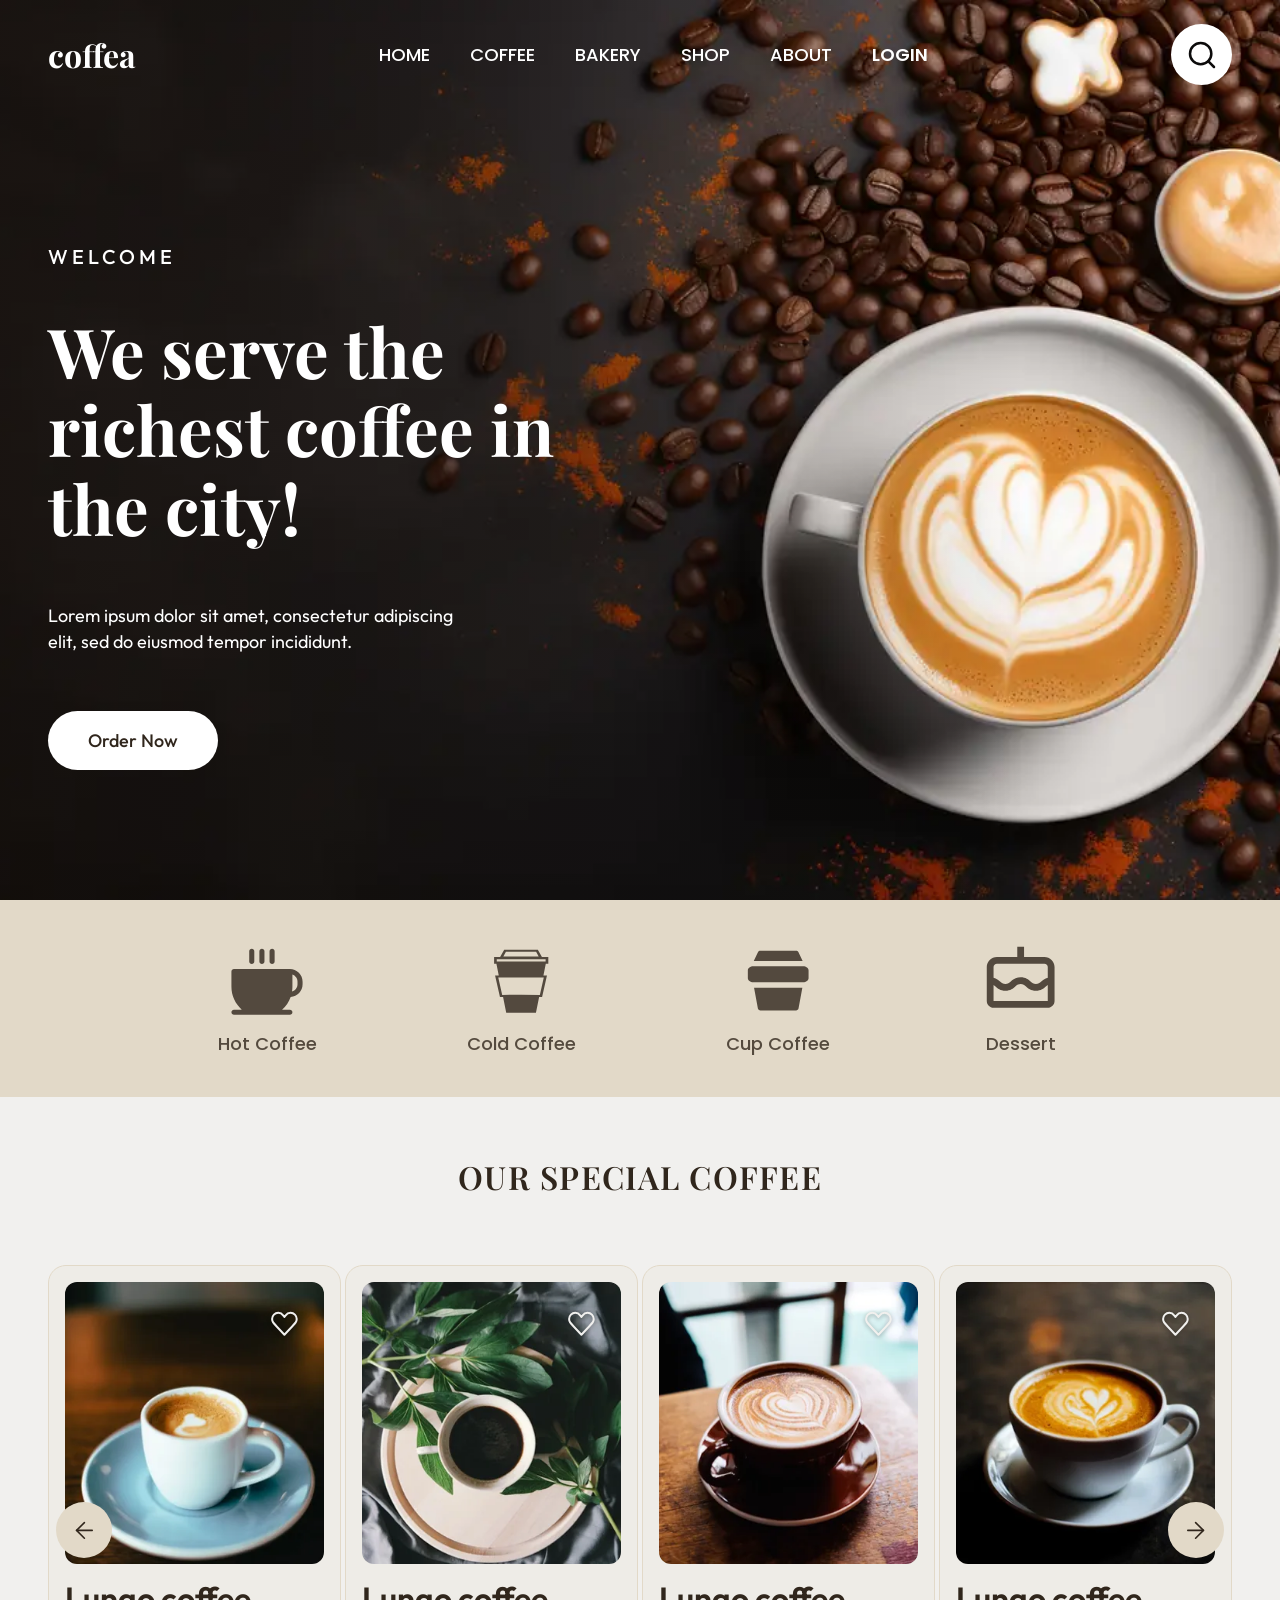
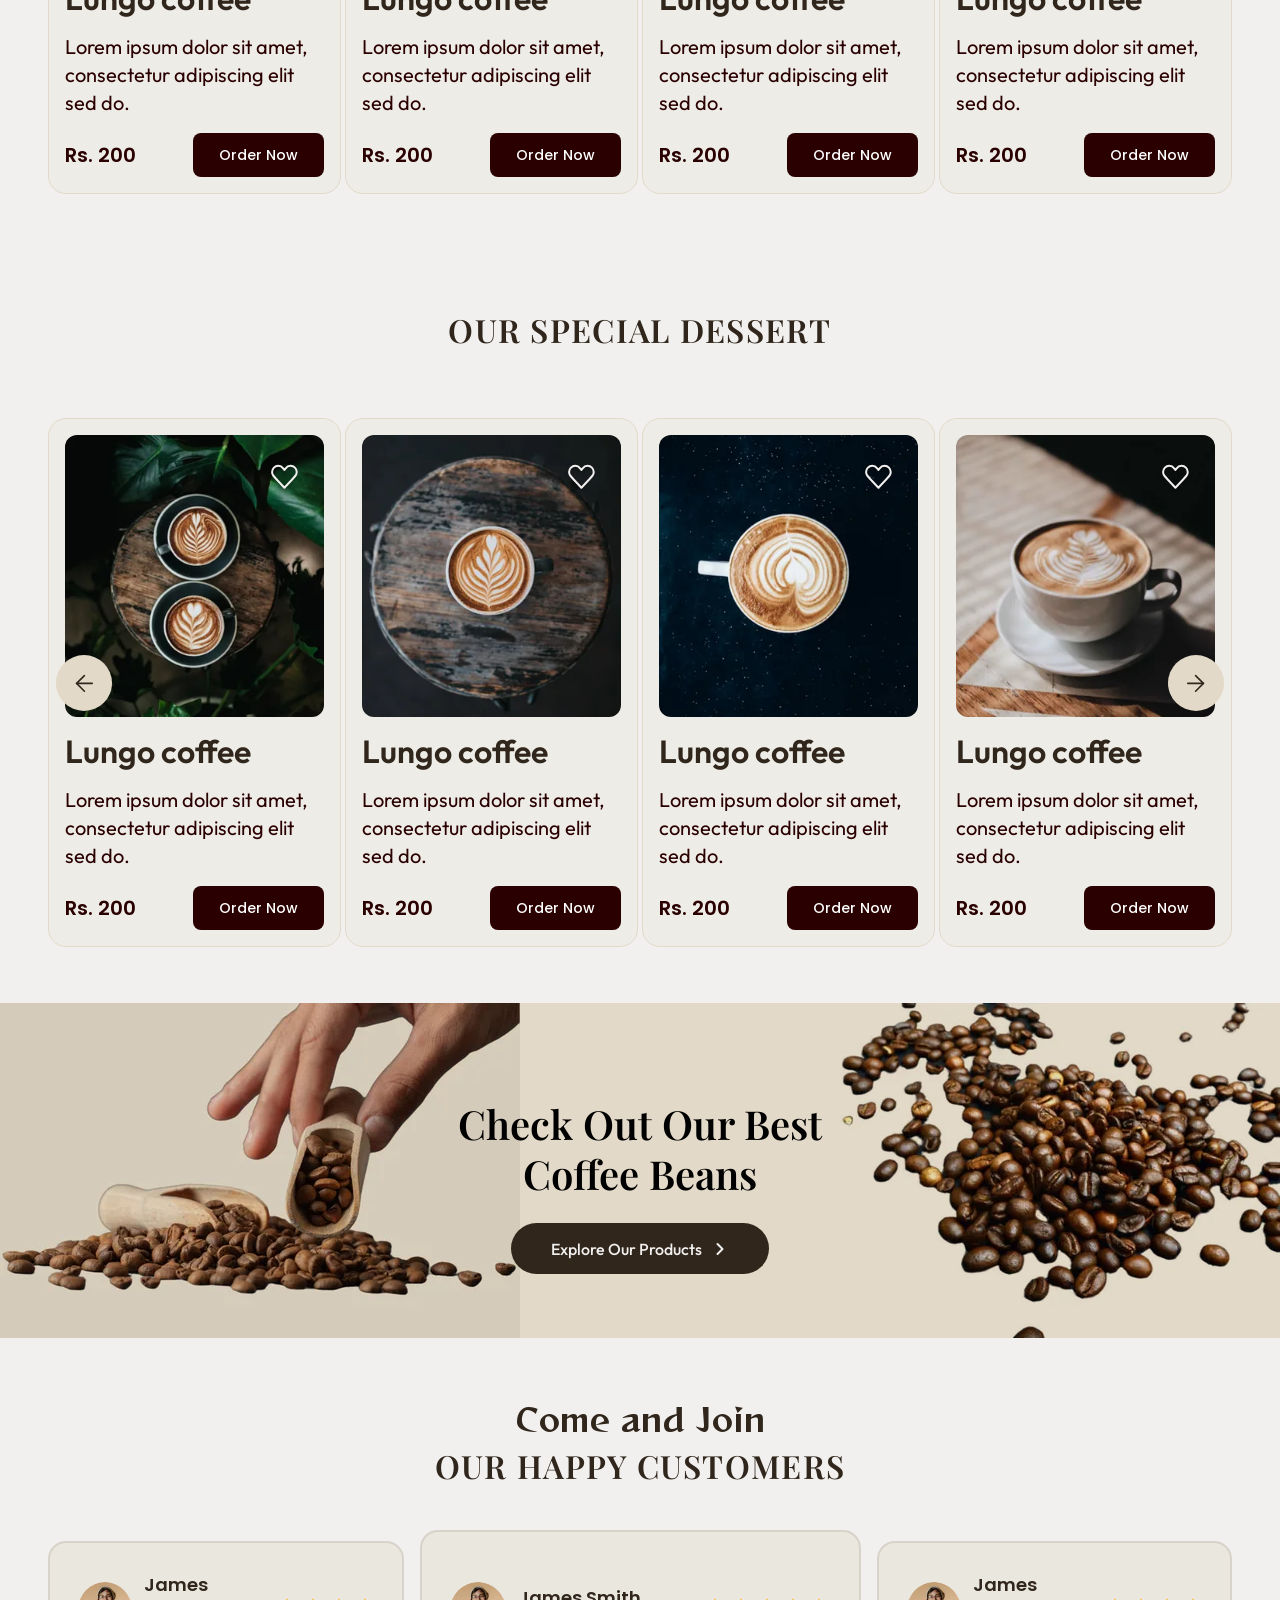
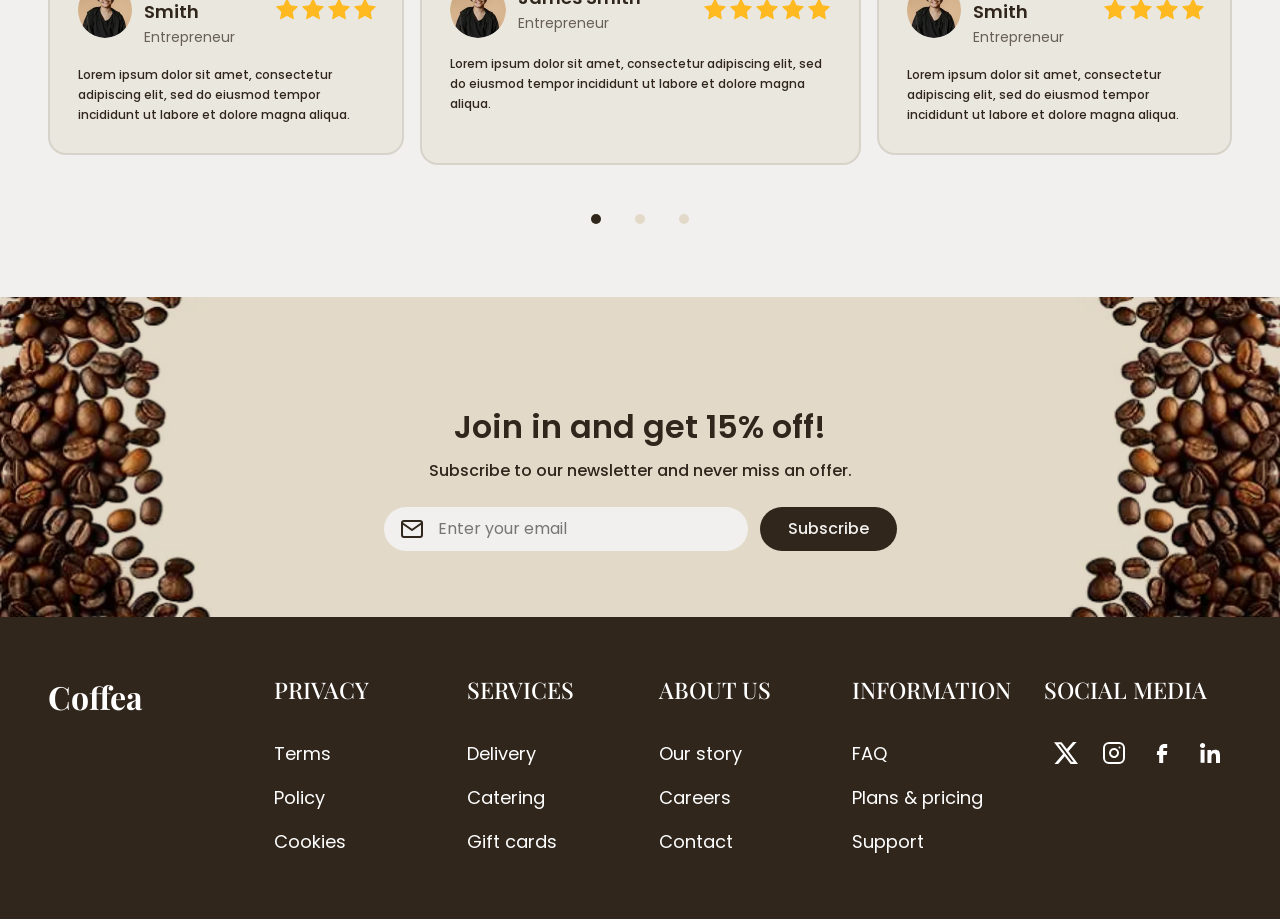
==== coffea-tp4/index.html @ f9e48cfd "Add files via upload" ====
<!DOCTYPE html>
<html lang="en"><head><meta charset="utf-8"><meta name="viewport" content="width=device-width, initial-scale=1">
<title>Coffea — The richest coffee in the city</title><meta name="description" content="Coffea: cafetería de especialidad. Conocé nuestros cafés y postres y pedí online.">
<meta property="og:title" content="Coffea — The richest coffee in the city"><meta property="og:description" content="Coffea: cafetería de especialidad. Conocé nuestros cafés y postres y pedí online."><meta property="og:type" content="website">
<link rel="icon" href="assets/icons/favicon.svg" type="image/svg+xml">
<link rel="preload" as="image" type="image/webp" imagesrcset="assets/img/hero-640.webp 640w, assets/img/hero-1280.webp 1280w, assets/img/hero-1920.webp 1920w" imagesizes="100vw" fetchpriority="high">
<link rel="preload" href="assets/fonts/playfair-display-latin-700-normal.woff2" as="font" type="font/woff2" crossorigin>
<link rel="preload" href="assets/fonts/outfit-latin-500-normal.woff2" as="font" type="font/woff2" crossorigin>
<!-- CSS crítico en línea: build de css/main.css (ver README) -->
<style>@layer tokens,base,layout,components,utilities;
@font-face{font-family:"Outfit";font-style:normal;font-weight:400;font-display:swap;src:url("assets/fonts/outfit-latin-400-normal.woff2") format("woff2")}@font-face{font-family:"Outfit";font-style:normal;font-weight:500;font-display:swap;src:url("assets/fonts/outfit-latin-500-normal.woff2") format("woff2")}@font-face{font-family:"Outfit";font-style:normal;font-weight:600;font-display:swap;src:url("assets/fonts/outfit-latin-600-normal.woff2") format("woff2")}@font-face{font-family:"Poppins";font-style:normal;font-weight:400;font-display:swap;src:url("assets/fonts/poppins-latin-400-normal.woff2") format("woff2")}@font-face{font-family:"Poppins";font-style:normal;font-weight:500;font-display:swap;src:url("assets/fonts/poppins-latin-500-normal.woff2") format("woff2")}@font-face{font-family:"Poppins";font-style:normal;font-weight:600;font-display:swap;src:url("assets/fonts/poppins-latin-600-normal.woff2") format("woff2")}@font-face{font-family:"Playfair Display";font-style:normal;font-weight:500;font-display:swap;src:url("assets/fonts/playfair-display-latin-500-normal.woff2") format("woff2")}@font-face{font-family:"Playfair Display";font-style:normal;font-weight:600;font-display:swap;src:url("assets/fonts/playfair-display-latin-600-normal.woff2") format("woff2")}@font-face{font-family:"Playfair Display";font-style:normal;font-weight:700;font-display:swap;src:url("assets/fonts/playfair-display-latin-700-normal.woff2") format("woff2")}@font-face{font-family:"Reggae One";font-style:normal;font-weight:400;font-display:swap;src:url("assets/fonts/reggae-one-latin-400-normal.woff2") format("woff2")}
@layer tokens{:root{--color-espresso:#30261C;--color-maroon:#2A0000;--color-sand:#E2D9C8;--color-sand-20:rgba(226,217,200,.2);--color-sand-40:rgba(226,217,200,.4);--color-bg:#F1F0EE;--color-muted:#544A3E;--color-border-soft:rgba(48,38,28,.1);--color-text-soft:rgba(48,38,28,.7);--color-white:#FFFFFF;--color-black:#000000;--color-star:#FFB921;--color-overlay:rgba(20,12,6,.55);--color-error:#B00020;--font-display:"Playfair Display",Georgia,serif;--font-body:"Outfit",system-ui,sans-serif;--font-ui:"Poppins",system-ui,sans-serif;--font-accent:"Reggae One",Georgia,serif;--fs-hero:clamp(2.5rem,1.5rem + 3.5vw,4.5rem);--lh-hero:1.14;--fs-h2:clamp(1.5rem,1.2rem + 1vw,2rem);--fs-cta:clamp(1.75rem,1.3rem + 1.5vw,2.5rem);--fs-card-title:clamp(1.5rem,1.2rem + 1vw,2.375rem);--fs-logo:2rem;--fs-footer-h:clamp(1.125rem,.95rem + .6vw,1.5rem);--fs-lg:1.25rem;--fs-md:1.125rem;--fs-base:1rem;--fs-sm:.875rem;--fs-xs:.75rem;--radius-pill:100px;--radius-card:18px;--radius-img:12px;--radius-btn:8px;--container:1444px;--space-1:.25rem;--space-2:.5rem;--space-3:.75rem;--space-4:1rem;--space-6:1.5rem;--space-7:1.75rem;--space-10:2.5rem;--space-14:3.5rem;--gutter:1rem;--focus-ring:2px solid var(--color-espresso);--transition:200ms ease}@media (min-width:768px){:root{--gutter:2rem}}@media (min-width:1024px){:root{--gutter:3rem}}}
@layer base{*,*::before,*::after{box-sizing:border-box}html{-webkit-text-size-adjust:100%;scroll-behavior:smooth}body{margin:0;background:var(--color-bg);color:var(--color-espresso);font-family:var(--font-ui);font-size:var(--fs-base);line-height:1.5;overflow-x:hidden}img,svg{display:block;max-width:100%;height:auto}h1,h2,h3,p,ul,figure,blockquote{margin:0}ul{padding:0;list-style:none}a{color:inherit;text-decoration:none}button,input{font:inherit;color:inherit}button{cursor:pointer}:focus-visible{outline:var(--focus-ring);outline-offset:3px}.skip-link{position:absolute;left:var(--space-4);top:-100px;z-index:100;background:var(--color-espresso);color:var(--color-white);padding:var(--space-3) var(--space-4);border-radius:var(--radius-btn)}.skip-link:focus{top:var(--space-4);outline-color:var(--color-white)}}
@layer layout{.container{width:min(100% - 2*var(--gutter),var(--container));margin-inline:auto}.section__title{font-family:var(--font-display);font-weight:600;font-size:var(--fs-h2);text-transform:uppercase;letter-spacing:.04em;text-align:center}}
@layer components{.header{position:absolute;inset:var(--space-6) 0 auto;z-index:10;color:var(--color-white)}.header__inner{display:flex;align-items:center;justify-content:space-between;gap:var(--space-4)}.header__logo{font-family:var(--font-display);font-weight:700;font-size:var(--fs-logo);text-transform:lowercase}.header__actions{display:flex;align-items:center;gap:var(--space-4)}.header__search{display:grid;place-items:center;width:2.75rem;height:2.75rem;padding:0;border:0;border-radius:50%;background:transparent;transition:transform var(--transition)}.header__search img{width:100%;height:100%}.header__nav-desktop{display:none}.menu{position:relative}.menu__toggle{display:grid;place-items:center;width:2.75rem;height:2.75rem;cursor:pointer;list-style:none;border:2px solid var(--color-white);border-radius:50%}.menu__toggle::-webkit-details-marker{display:none}.menu__toggle span,.menu__toggle span::before,.menu__toggle span::after{display:block;width:1.1rem;height:2px;background:var(--color-white);content:"";position:relative}.menu__toggle span::before{position:absolute;top:-6px}.menu__toggle span::after{position:absolute;top:6px}.menu__panel{position:absolute;right:0;top:calc(100% + .5rem);min-width:12rem;background:var(--color-espresso);border-radius:var(--radius-card);padding:var(--space-4)}.nav__list{display:flex;flex-direction:column}.nav__link{display:flex;align-items:center;min-height:2.75rem;padding-inline:var(--space-3);font-weight:500;font-size:var(--fs-md);text-transform:uppercase}.nav__link--strong{font-weight:600}.header :focus-visible{outline-color:var(--color-white)}@media (min-width:1024px){.menu{display:none}.header__nav-desktop{display:block}.header__nav-desktop .nav__list{flex-direction:row;gap:var(--space-10)}.header__nav-desktop .nav__link{padding-inline:0}.header__search{width:61px;height:61px}}@media (hover:hover){.header__search:hover{transform:translateY(-2px)}.nav__link:hover{opacity:.8}}}
@layer components{.hero{position:relative;display:flex;align-items:center;min-height:640px;color:var(--color-white);background:var(--color-espresso);overflow:hidden}.hero__media{position:absolute;inset:0;width:100%;height:100%;object-fit:cover;object-position:75% center}.hero::after{content:"";position:absolute;inset:0;background:linear-gradient(90deg,var(--color-overlay),transparent 80%)}.hero .container{position:relative;z-index:1}.hero__content{max-width:557px;padding-top:6rem}.hero__eyebrow{font-family:var(--font-body);font-weight:500;font-size:var(--fs-lg);letter-spacing:4px;text-transform:uppercase}.hero__title{margin-top:var(--space-10);font-family:var(--font-display);font-weight:700;font-size:var(--fs-hero);line-height:var(--lh-hero)}.hero__text{margin-top:var(--space-14);max-width:431px;font-family:var(--font-body);font-size:var(--fs-md);line-height:1.45}.btn{display:inline-flex;align-items:center;justify-content:center;gap:var(--space-2);border-radius:var(--radius-pill);transition:transform var(--transition),background-color var(--transition)}.btn--light{margin-top:var(--space-14);background:var(--color-white);color:var(--color-espresso);padding:var(--space-4) var(--space-10);font-family:var(--font-body);font-weight:500;font-size:var(--fs-md)}.hero :focus-visible{outline-color:var(--color-white)}@media (min-width:768px){.hero{min-height:760px}}@media (min-width:1024px){.hero{height:clamp(760px,100vh,1000px)}.hero__content{padding-top:0;margin-top:7rem}}@media (hover:hover){.btn--light:hover{transform:translateY(-2px);background-color:var(--color-sand)}}}
@layer components{.categories{background:var(--color-sand);padding-block:var(--space-10)}.categories__list{display:grid;grid-template-columns:repeat(2,1fr);gap:var(--space-6);max-width:845px;margin-inline:auto}.categories__item{display:flex;flex-direction:column;align-items:center;gap:var(--space-2);min-height:2.75rem;font-weight:500;font-size:var(--fs-md);color:var(--color-muted);transition:color var(--transition)}.categories__item img{width:4rem;height:4rem}@media (min-width:768px){.categories__list{display:flex;justify-content:space-between}.categories__item img{width:82px;height:82px}}@media (hover:hover){.categories__item:hover{color:var(--color-espresso)}}}
@layer components{.product-card{flex:0 0 min(78%,366px);scroll-snap-align:start;display:flex;flex-direction:column;gap:var(--space-4);padding:var(--space-4);background:var(--color-sand-20);border:1.5px solid var(--color-sand);border-radius:var(--radius-card);transition:box-shadow var(--transition)}.product-card__media{position:relative;overflow:hidden;border-radius:var(--radius-img);aspect-ratio:334/364}.product-card__media img{width:100%;height:100%;object-fit:cover;transition:transform var(--transition)}.product-card__fav{position:absolute;top:18px;right:18px;width:2.75rem;height:2.75rem}.product-card__fav input{position:absolute;inset:0;width:100%;height:100%;margin:0;opacity:0;cursor:pointer;z-index:1}.product-card__fav-icon{display:grid;place-items:center;width:100%;height:100%;border-radius:50%;background:transparent;pointer-events:none}.product-card__fav-icon svg{width:33px;height:33px;fill:none;stroke:var(--color-bg);stroke-width:2;stroke-linecap:round;stroke-linejoin:round;filter:drop-shadow(0 1px 2px rgba(0,0,0,.35))}.product-card__fav input:checked + .product-card__fav-icon svg{fill:var(--color-bg)}.product-card__fav input:focus-visible + .product-card__fav-icon{outline:var(--focus-ring);outline-offset:3px}.product-card__title{font-family:var(--font-body);font-weight:600;font-size:var(--fs-card-title);line-height:1.15}.product-card__desc{font-family:var(--font-body);font-size:var(--fs-lg);line-height:1.4;color:var(--color-maroon)}.product-card__row{display:flex;align-items:center;justify-content:space-between;margin-top:auto}.product-card__price{font-weight:600;font-size:var(--fs-lg);color:var(--color-maroon)}.product-card__btn{display:inline-flex;align-items:center;min-height:2.75rem;padding:10px 26px;border-radius:var(--radius-btn);background:var(--color-maroon);color:var(--color-white);font-weight:500;font-size:var(--fs-sm);transition:transform var(--transition),background-color var(--transition)}@media (hover:hover){.product-card:hover{box-shadow:0 12px 28px rgba(48,38,28,.15)}.product-card:hover .product-card__media img{transform:scale(1.03)}.product-card__btn:hover{transform:translateY(-2px);background-color:var(--color-espresso)}}@media (min-width:768px){.product-card{flex-basis:calc((100% - 2*var(--space-1))/2.5)}}@media (min-width:1024px){.product-card{flex-basis:calc((100% - 3*var(--space-1))/4)}}.product-card__media picture{display:block;height:100%}}
@layer components{.products{padding-block:var(--space-14)}.carousel{position:relative;margin-top:4rem;width:min(100%,1476px);margin-inline:auto}.carousel__track{display:flex;gap:var(--space-1);overflow-x:auto;scroll-snap-type:x mandatory;scroll-behavior:smooth;scrollbar-width:none;padding-inline:var(--gutter);scroll-padding-inline:var(--gutter)}.carousel__track::-webkit-scrollbar{display:none}.carousel__arrow{display:none;position:absolute;top:50%;translate:0 -50%;width:56px;height:56px;place-items:center;border-radius:50%;z-index:2;transition:transform var(--transition)}.carousel__arrow--prev{left:var(--space-2)}.carousel__arrow--next{right:var(--space-2)}.carousel__arrow img{width:100%;height:100%}.carousel__arrow--next img{transform:scaleX(-1)}@media (min-width:1024px){.carousel{width:min(100% - 2*var(--gutter),1476px)}.carousel__track{padding-inline:0;scroll-padding-inline:0}.carousel__arrow{display:grid}}@media (min-width:1700px){.carousel__arrow{width:71px;height:71px}.carousel__arrow--prev{left:-80px}.carousel__arrow--next{right:-80px}}@media (hover:hover){.carousel__arrow:hover{scale:1.05}}}
@layer components{.promo{position:relative;background:var(--color-sand);overflow:hidden;min-height:335px;display:grid;place-items:center;padding-block:var(--space-14)}.promo__img{display:none;position:absolute;bottom:0;height:335px;width:auto;object-fit:cover;mix-blend-mode:multiply}.promo__img--left{left:0}.promo__img--right{right:0}.promo__content{position:relative;display:flex;flex-direction:column;align-items:center;gap:var(--space-6);text-align:center;max-width:372px;margin-inline:auto}.promo__title{font-family:var(--font-display);font-weight:600;font-size:var(--fs-cta);line-height:1.25;color:var(--color-black)}.promo__btn{width:258px;max-width:100%;height:51px;background:var(--color-espresso);color:var(--color-bg);font-family:var(--font-body);font-weight:500;font-size:var(--fs-base)}.promo__btn img{width:20px;height:20px}@media (min-width:768px){.promo__img--left{display:block;width:200px}}@media (min-width:1024px){.promo__img--left{width:520px}.promo__img--right{display:block;width:503px}}@media (hover:hover){.promo__btn:hover{transform:translateY(-2px);background-color:var(--color-maroon)}}}
@layer components{.testimonials{padding-block:var(--space-14)}.testimonials__head{text-align:center}.testimonials__kicker{font-family:var(--font-accent);font-size:var(--fs-h2)}.testimonials__list{display:flex;gap:var(--space-4);margin-top:var(--space-10);overflow-x:auto;scroll-snap-type:x mandatory;scrollbar-width:none;padding-bottom:var(--space-2)}.testimonials__list::-webkit-scrollbar{display:none}.testimonial-card{flex:0 0 100%;scroll-snap-align:center;display:flex;flex-direction:column;gap:var(--space-4);padding:var(--space-7);background:var(--color-sand-40);border:2px solid var(--color-border-soft);border-radius:var(--radius-card)}.testimonial-card__head{display:flex;align-items:center;gap:var(--space-3)}.testimonial-card__avatar{width:56px;height:56px;border-radius:50%;object-fit:cover}.testimonial-card__name{display:block;font-weight:600;font-size:var(--fs-md)}.testimonial-card__role{font-size:var(--fs-sm);color:var(--color-text-soft)}.testimonial-card__rating{margin-left:auto;display:flex;gap:2px}.testimonial-card__rating img{width:24px;height:24px}.testimonial-card__text{font-weight:500;font-size:var(--fs-xs);line-height:20px}.testimonials__dots{display:flex;justify-content:center;margin-top:var(--space-6)}.testimonials__dots a{display:grid;place-items:center;width:2.75rem;height:2.75rem}.testimonials__dots a::before{content:"";width:10px;height:10px;border-radius:50%;background:var(--color-sand)}.testimonials__dots a:first-child::before{background:var(--color-espresso)}@media (min-width:768px){.testimonial-card{flex-basis:calc((100% - var(--space-4))/2)}}@media (min-width:1024px){.testimonials__list{display:grid;grid-template-columns:1fr 441px 1fr;align-items:center;overflow:visible}.testimonial-card--featured{min-height:235px;justify-content:center}.testimonials__dots{pointer-events:none}}}
@layer components{.newsletter{position:relative;background:var(--color-sand);overflow:hidden;padding-block:var(--space-14);text-align:center;min-height:320px;display:grid;place-items:center}.newsletter__img{display:none;position:absolute;top:0;height:100%;width:auto;object-fit:cover;mix-blend-mode:multiply}.newsletter__img--left{left:0}.newsletter__img--right{right:0;transform:scaleX(-1)}.newsletter__inner{position:relative}.newsletter__title{font-weight:600;font-size:var(--fs-h2)}.newsletter__sub{margin-top:var(--space-2);font-weight:500;font-size:var(--fs-base)}.newsletter__form{display:flex;flex-direction:column;gap:var(--space-3);margin-top:var(--space-6);align-items:stretch}.newsletter__field{position:relative;display:block}.newsletter__field img{position:absolute;left:var(--space-4);top:50%;translate:0 -50%;width:24px;height:24px}.newsletter__input{width:100%;min-height:44px;padding:0 var(--space-4) 0 3.25rem;border:2px solid transparent;border-radius:var(--radius-pill);background:var(--color-bg)}.newsletter__input:user-invalid{border-color:var(--color-error)}.newsletter__btn{min-height:44px;padding:0 var(--space-7);border:0;background:var(--color-espresso);color:var(--color-bg);font-weight:500}@media (min-width:768px){.newsletter__form{flex-direction:row;justify-content:center}.newsletter__field{width:364px}}@media (min-width:1024px){.newsletter__img{display:block}}@media (hover:hover){.newsletter__btn:hover{transform:translateY(-2px);background-color:var(--color-maroon)}}}
@layer components{.footer{background:var(--color-espresso);color:var(--color-white);padding-block:var(--space-14)}.footer :focus-visible{outline-color:var(--color-white)}.footer__grid{display:grid;grid-template-columns:repeat(2,minmax(0,1fr));gap:var(--space-10) var(--space-6)}.footer__brand{grid-column:1/-1;font-family:var(--font-display);font-weight:700;font-size:var(--fs-logo)}.footer__title{font-family:var(--font-display);font-weight:500;font-size:var(--fs-footer-h);text-transform:uppercase;margin-bottom:var(--space-6)}.footer__list{display:flex;flex-direction:column;gap:var(--space-2)}.footer__link{display:inline-flex;align-items:center;min-height:2.75rem;font-size:var(--fs-md);transition:opacity var(--transition)}.footer__grid>nav:last-child{grid-column:1/-1}.footer__social{display:flex;flex-wrap:wrap;gap:var(--space-1)}.footer__social a{display:grid;place-items:center;width:44px;height:44px}.footer__social img{width:24px;height:24px}@media (min-width:768px){.footer__grid{grid-template-columns:repeat(3,minmax(0,1fr))}.footer__grid>nav:last-child{grid-column:auto}}@media (min-width:1024px){.footer__grid{grid-template-columns:1.2fr repeat(4,minmax(0,1fr)) auto}.footer__brand{grid-column:auto}.footer__list{gap:0}}@media (hover:hover){.footer__link:hover{opacity:.75}}}
@layer utilities{.visually-hidden,.sr-only{position:absolute;width:1px;height:1px;margin:-1px;padding:0;overflow:hidden;clip:rect(0 0 0 0);white-space:nowrap;border:0}}
</style></head>
<body>
<a class="skip-link" href="#main">Saltar al contenido</a>
<header class="header"><div class="container header__inner">
<a class="header__logo" href="/">coffea</a>
<nav class="header__nav-desktop" aria-label="Principal"><ul class="nav__list"><li><a class="nav__link" href="#">home</a></li><li><a class="nav__link" href="#">coffee</a></li><li><a class="nav__link" href="#">bakery</a></li><li><a class="nav__link" href="#">shop</a></li><li><a class="nav__link" href="#">about</a></li><li><a class="nav__link nav__link--strong" href="#">login</a></li></ul></nav>
<div class="header__actions"><button class="header__search" type="button" aria-label="Buscar"><img src="assets/icons/search.svg" alt="" width="61" height="61"></button>
<details class="menu"><summary class="menu__toggle" aria-label="Menú"><span></span></summary><nav class="menu__panel" aria-label="Menú móvil"><ul class="nav__list"><li><a class="nav__link" href="#">home</a></li><li><a class="nav__link" href="#">coffee</a></li><li><a class="nav__link" href="#">bakery</a></li><li><a class="nav__link" href="#">shop</a></li><li><a class="nav__link" href="#">about</a></li><li><a class="nav__link nav__link--strong" href="#">login</a></li></ul></nav></details></div>
</div></header>
<main id="main">
<section class="hero" aria-labelledby="hero-title"><picture><source type="image/webp" srcset="assets/img/hero-640.webp 640w, assets/img/hero-1280.webp 1280w, assets/img/hero-1920.webp 1920w" sizes="100vw"><img class="hero__media" src="assets/img/hero-1920.jpg" srcset="assets/img/hero-640.jpg 640w, assets/img/hero-1280.jpg 1280w, assets/img/hero-1920.jpg 1920w" sizes="100vw" alt="Taza de espresso rodeada de granos de café" width="1920" height="1000" fetchpriority="high"></picture>
<div class="container"><div class="hero__content"><p class="hero__eyebrow">Welcome</p><h1 class="hero__title" id="hero-title">We serve the richest coffee in the city!</h1>
<p class="hero__text">Lorem ipsum dolor sit amet, consectetur adipiscing elit, sed do eiusmod tempor incididunt.</p><a class="btn btn--light" href="#coffee-title">Order Now</a></div></div></section>
<section class="categories" aria-label="Categorías"><div class="container"><ul class="categories__list"><li><a class="categories__item" href="#"><img src="assets/icons/cat-hot.svg" alt="" width="82" height="82">Hot Coffee</a></li><li><a class="categories__item" href="#"><img src="assets/icons/cat-cold.svg" alt="" width="82" height="82">Cold Coffee</a></li><li><a class="categories__item" href="#"><img src="assets/icons/cat-cup.svg" alt="" width="82" height="82">Cup Coffee</a></li><li><a class="categories__item" href="#"><img src="assets/icons/cat-dessert.svg" alt="" width="82" height="82">Dessert</a></li></ul></div></section>
<section class="products" aria-labelledby="coffee-title"><div class="container"><h2 class="section__title" id="coffee-title">Our Special Coffee</h2></div>
<div class="carousel">
<a class="carousel__arrow carousel__arrow--prev" href="#coffee-1" aria-label="Ver anteriores"><img src="assets/icons/arrow.svg" alt="" width="71" height="71"></a>
<div class="carousel__track">
<article class="product-card" id="coffee-1">
<div class="product-card__media"><picture><source type="image/webp" srcset="assets/img/coffee-1-334.webp 334w, assets/img/coffee-1-668.webp 668w" sizes="(min-width:1024px) 25vw, (min-width:768px) 40vw, 78vw"><img src="assets/img/coffee-1-668.jpg" srcset="assets/img/coffee-1-334.jpg 334w, assets/img/coffee-1-668.jpg 668w" sizes="(min-width:1024px) 25vw, (min-width:768px) 40vw, 78vw" alt="Lungo coffee servido en taza" width="334" height="364" loading="lazy" decoding="async"></picture>
<label class="product-card__fav"><input type="checkbox"><span class="product-card__fav-icon"><svg viewBox="0 0 33 33" aria-hidden="true"><path d="M16.4147 10.9432C16.4147 10.9432 16.4147 10.9432 15.3751 9.57526C14.1714 7.98851 12.3931 6.83948 10.2592 6.83948C6.85316 6.83948 4.1037 9.58894 4.1037 12.995C4.1037 14.2671 4.48671 15.4435 5.1433 16.4147C6.25129 18.0699 16.4147 28.7257 16.4147 28.7257M16.4147 10.9432C16.4147 10.9432 16.4147 10.9432 17.4543 9.57526C18.6581 7.98851 20.4363 6.83948 22.5702 6.83948C25.9763 6.83948 28.7258 9.58894 28.7258 12.995C28.7258 14.2671 28.3427 15.4435 27.6862 16.4147C26.5782 18.0699 16.4147 28.7257 16.4147 28.7257"/></svg></span><span class="visually-hidden">Marcar como favorito</span></label></div>
<h3 class="product-card__title">Lungo coffee</h3>
<p class="product-card__desc">Lorem ipsum dolor sit amet, consectetur adipiscing elit sed do.</p>
<div class="product-card__row"><data class="product-card__price" value="200">Rs. 200</data><a class="product-card__btn" href="#">Order Now</a></div>
</article>
<article class="product-card" id="coffee-2">
<div class="product-card__media"><picture><source type="image/webp" srcset="assets/img/coffee-2-334.webp 334w, assets/img/coffee-2-668.webp 668w" sizes="(min-width:1024px) 25vw, (min-width:768px) 40vw, 78vw"><img src="assets/img/coffee-2-668.jpg" srcset="assets/img/coffee-2-334.jpg 334w, assets/img/coffee-2-668.jpg 668w" sizes="(min-width:1024px) 25vw, (min-width:768px) 40vw, 78vw" alt="Lungo coffee servido en taza" width="334" height="364" loading="lazy" decoding="async"></picture>
<label class="product-card__fav"><input type="checkbox"><span class="product-card__fav-icon"><svg viewBox="0 0 33 33" aria-hidden="true"><path d="M16.4147 10.9432C16.4147 10.9432 16.4147 10.9432 15.3751 9.57526C14.1714 7.98851 12.3931 6.83948 10.2592 6.83948C6.85316 6.83948 4.1037 9.58894 4.1037 12.995C4.1037 14.2671 4.48671 15.4435 5.1433 16.4147C6.25129 18.0699 16.4147 28.7257 16.4147 28.7257M16.4147 10.9432C16.4147 10.9432 16.4147 10.9432 17.4543 9.57526C18.6581 7.98851 20.4363 6.83948 22.5702 6.83948C25.9763 6.83948 28.7258 9.58894 28.7258 12.995C28.7258 14.2671 28.3427 15.4435 27.6862 16.4147C26.5782 18.0699 16.4147 28.7257 16.4147 28.7257"/></svg></span><span class="visually-hidden">Marcar como favorito</span></label></div>
<h3 class="product-card__title">Lungo coffee</h3>
<p class="product-card__desc">Lorem ipsum dolor sit amet, consectetur adipiscing elit sed do.</p>
<div class="product-card__row"><data class="product-card__price" value="200">Rs. 200</data><a class="product-card__btn" href="#">Order Now</a></div>
</article>
<article class="product-card" id="coffee-3">
<div class="product-card__media"><picture><source type="image/webp" srcset="assets/img/coffee-3-334.webp 334w, assets/img/coffee-3-668.webp 668w" sizes="(min-width:1024px) 25vw, (min-width:768px) 40vw, 78vw"><img src="assets/img/coffee-3-668.jpg" srcset="assets/img/coffee-3-334.jpg 334w, assets/img/coffee-3-668.jpg 668w" sizes="(min-width:1024px) 25vw, (min-width:768px) 40vw, 78vw" alt="Lungo coffee servido en taza" width="334" height="364" loading="lazy" decoding="async"></picture>
<label class="product-card__fav"><input type="checkbox"><span class="product-card__fav-icon"><svg viewBox="0 0 33 33" aria-hidden="true"><path d="M16.4147 10.9432C16.4147 10.9432 16.4147 10.9432 15.3751 9.57526C14.1714 7.98851 12.3931 6.83948 10.2592 6.83948C6.85316 6.83948 4.1037 9.58894 4.1037 12.995C4.1037 14.2671 4.48671 15.4435 5.1433 16.4147C6.25129 18.0699 16.4147 28.7257 16.4147 28.7257M16.4147 10.9432C16.4147 10.9432 16.4147 10.9432 17.4543 9.57526C18.6581 7.98851 20.4363 6.83948 22.5702 6.83948C25.9763 6.83948 28.7258 9.58894 28.7258 12.995C28.7258 14.2671 28.3427 15.4435 27.6862 16.4147C26.5782 18.0699 16.4147 28.7257 16.4147 28.7257"/></svg></span><span class="visually-hidden">Marcar como favorito</span></label></div>
<h3 class="product-card__title">Lungo coffee</h3>
<p class="product-card__desc">Lorem ipsum dolor sit amet, consectetur adipiscing elit sed do.</p>
<div class="product-card__row"><data class="product-card__price" value="200">Rs. 200</data><a class="product-card__btn" href="#">Order Now</a></div>
</article>
<article class="product-card" id="coffee-4">
<div class="product-card__media"><picture><source type="image/webp" srcset="assets/img/coffee-4-334.webp 334w, assets/img/coffee-4-668.webp 668w" sizes="(min-width:1024px) 25vw, (min-width:768px) 40vw, 78vw"><img src="assets/img/coffee-4-668.jpg" srcset="assets/img/coffee-4-334.jpg 334w, assets/img/coffee-4-668.jpg 668w" sizes="(min-width:1024px) 25vw, (min-width:768px) 40vw, 78vw" alt="Lungo coffee servido en taza" width="334" height="364" loading="lazy" decoding="async"></picture>
<label class="product-card__fav"><input type="checkbox"><span class="product-card__fav-icon"><svg viewBox="0 0 33 33" aria-hidden="true"><path d="M16.4147 10.9432C16.4147 10.9432 16.4147 10.9432 15.3751 9.57526C14.1714 7.98851 12.3931 6.83948 10.2592 6.83948C6.85316 6.83948 4.1037 9.58894 4.1037 12.995C4.1037 14.2671 4.48671 15.4435 5.1433 16.4147C6.25129 18.0699 16.4147 28.7257 16.4147 28.7257M16.4147 10.9432C16.4147 10.9432 16.4147 10.9432 17.4543 9.57526C18.6581 7.98851 20.4363 6.83948 22.5702 6.83948C25.9763 6.83948 28.7258 9.58894 28.7258 12.995C28.7258 14.2671 28.3427 15.4435 27.6862 16.4147C26.5782 18.0699 16.4147 28.7257 16.4147 28.7257"/></svg></span><span class="visually-hidden">Marcar como favorito</span></label></div>
<h3 class="product-card__title">Lungo coffee</h3>
<p class="product-card__desc">Lorem ipsum dolor sit amet, consectetur adipiscing elit sed do.</p>
<div class="product-card__row"><data class="product-card__price" value="200">Rs. 200</data><a class="product-card__btn" href="#">Order Now</a></div>
</article>
<article class="product-card" id="coffee-5">
<div class="product-card__media"><picture><source type="image/webp" srcset="assets/img/coffee-1-334.webp 334w, assets/img/coffee-1-668.webp 668w" sizes="(min-width:1024px) 25vw, (min-width:768px) 40vw, 78vw"><img src="assets/img/coffee-1-668.jpg" srcset="assets/img/coffee-1-334.jpg 334w, assets/img/coffee-1-668.jpg 668w" sizes="(min-width:1024px) 25vw, (min-width:768px) 40vw, 78vw" alt="Lungo coffee servido en taza" width="334" height="364" loading="lazy" decoding="async"></picture>
<label class="product-card__fav"><input type="checkbox"><span class="product-card__fav-icon"><svg viewBox="0 0 33 33" aria-hidden="true"><path d="M16.4147 10.9432C16.4147 10.9432 16.4147 10.9432 15.3751 9.57526C14.1714 7.98851 12.3931 6.83948 10.2592 6.83948C6.85316 6.83948 4.1037 9.58894 4.1037 12.995C4.1037 14.2671 4.48671 15.4435 5.1433 16.4147C6.25129 18.0699 16.4147 28.7257 16.4147 28.7257M16.4147 10.9432C16.4147 10.9432 16.4147 10.9432 17.4543 9.57526C18.6581 7.98851 20.4363 6.83948 22.5702 6.83948C25.9763 6.83948 28.7258 9.58894 28.7258 12.995C28.7258 14.2671 28.3427 15.4435 27.6862 16.4147C26.5782 18.0699 16.4147 28.7257 16.4147 28.7257"/></svg></span><span class="visually-hidden">Marcar como favorito</span></label></div>
<h3 class="product-card__title">Lungo coffee</h3>
<p class="product-card__desc">Lorem ipsum dolor sit amet, consectetur adipiscing elit sed do.</p>
<div class="product-card__row"><data class="product-card__price" value="200">Rs. 200</data><a class="product-card__btn" href="#">Order Now</a></div>
</article>
<article class="product-card" id="coffee-6">
<div class="product-card__media"><picture><source type="image/webp" srcset="assets/img/coffee-2-334.webp 334w, assets/img/coffee-2-668.webp 668w" sizes="(min-width:1024px) 25vw, (min-width:768px) 40vw, 78vw"><img src="assets/img/coffee-2-668.jpg" srcset="assets/img/coffee-2-334.jpg 334w, assets/img/coffee-2-668.jpg 668w" sizes="(min-width:1024px) 25vw, (min-width:768px) 40vw, 78vw" alt="Lungo coffee servido en taza" width="334" height="364" loading="lazy" decoding="async"></picture>
<label class="product-card__fav"><input type="checkbox"><span class="product-card__fav-icon"><svg viewBox="0 0 33 33" aria-hidden="true"><path d="M16.4147 10.9432C16.4147 10.9432 16.4147 10.9432 15.3751 9.57526C14.1714 7.98851 12.3931 6.83948 10.2592 6.83948C6.85316 6.83948 4.1037 9.58894 4.1037 12.995C4.1037 14.2671 4.48671 15.4435 5.1433 16.4147C6.25129 18.0699 16.4147 28.7257 16.4147 28.7257M16.4147 10.9432C16.4147 10.9432 16.4147 10.9432 17.4543 9.57526C18.6581 7.98851 20.4363 6.83948 22.5702 6.83948C25.9763 6.83948 28.7258 9.58894 28.7258 12.995C28.7258 14.2671 28.3427 15.4435 27.6862 16.4147C26.5782 18.0699 16.4147 28.7257 16.4147 28.7257"/></svg></span><span class="visually-hidden">Marcar como favorito</span></label></div>
<h3 class="product-card__title">Lungo coffee</h3>
<p class="product-card__desc">Lorem ipsum dolor sit amet, consectetur adipiscing elit sed do.</p>
<div class="product-card__row"><data class="product-card__price" value="200">Rs. 200</data><a class="product-card__btn" href="#">Order Now</a></div>
</article>
</div>
<a class="carousel__arrow carousel__arrow--next" href="#coffee-5" aria-label="Ver siguientes"><img src="assets/icons/arrow.svg" alt="" width="71" height="71"></a>
</div></section>
<section class="products" aria-labelledby="dessert-title"><div class="container"><h2 class="section__title" id="dessert-title">Our Special Dessert</h2></div>
<div class="carousel">
<a class="carousel__arrow carousel__arrow--prev" href="#dessert-1" aria-label="Ver anteriores"><img src="assets/icons/arrow.svg" alt="" width="71" height="71"></a>
<div class="carousel__track">
<article class="product-card" id="dessert-1">
<div class="product-card__media"><picture><source type="image/webp" srcset="assets/img/dessert-1-334.webp 334w, assets/img/dessert-1-668.webp 668w" sizes="(min-width:1024px) 25vw, (min-width:768px) 40vw, 78vw"><img src="assets/img/dessert-1-668.jpg" srcset="assets/img/dessert-1-334.jpg 334w, assets/img/dessert-1-668.jpg 668w" sizes="(min-width:1024px) 25vw, (min-width:768px) 40vw, 78vw" alt="Postre de la casa" width="334" height="364" loading="lazy" decoding="async"></picture>
<label class="product-card__fav"><input type="checkbox"><span class="product-card__fav-icon"><svg viewBox="0 0 33 33" aria-hidden="true"><path d="M16.4147 10.9432C16.4147 10.9432 16.4147 10.9432 15.3751 9.57526C14.1714 7.98851 12.3931 6.83948 10.2592 6.83948C6.85316 6.83948 4.1037 9.58894 4.1037 12.995C4.1037 14.2671 4.48671 15.4435 5.1433 16.4147C6.25129 18.0699 16.4147 28.7257 16.4147 28.7257M16.4147 10.9432C16.4147 10.9432 16.4147 10.9432 17.4543 9.57526C18.6581 7.98851 20.4363 6.83948 22.5702 6.83948C25.9763 6.83948 28.7258 9.58894 28.7258 12.995C28.7258 14.2671 28.3427 15.4435 27.6862 16.4147C26.5782 18.0699 16.4147 28.7257 16.4147 28.7257"/></svg></span><span class="visually-hidden">Marcar como favorito</span></label></div>
<h3 class="product-card__title">Lungo coffee</h3>
<p class="product-card__desc">Lorem ipsum dolor sit amet, consectetur adipiscing elit sed do.</p>
<div class="product-card__row"><data class="product-card__price" value="200">Rs. 200</data><a class="product-card__btn" href="#">Order Now</a></div>
</article>
<article class="product-card" id="dessert-2">
<div class="product-card__media"><picture><source type="image/webp" srcset="assets/img/dessert-2-334.webp 334w, assets/img/dessert-2-668.webp 668w" sizes="(min-width:1024px) 25vw, (min-width:768px) 40vw, 78vw"><img src="assets/img/dessert-2-668.jpg" srcset="assets/img/dessert-2-334.jpg 334w, assets/img/dessert-2-668.jpg 668w" sizes="(min-width:1024px) 25vw, (min-width:768px) 40vw, 78vw" alt="Postre de la casa" width="334" height="364" loading="lazy" decoding="async"></picture>
<label class="product-card__fav"><input type="checkbox"><span class="product-card__fav-icon"><svg viewBox="0 0 33 33" aria-hidden="true"><path d="M16.4147 10.9432C16.4147 10.9432 16.4147 10.9432 15.3751 9.57526C14.1714 7.98851 12.3931 6.83948 10.2592 6.83948C6.85316 6.83948 4.1037 9.58894 4.1037 12.995C4.1037 14.2671 4.48671 15.4435 5.1433 16.4147C6.25129 18.0699 16.4147 28.7257 16.4147 28.7257M16.4147 10.9432C16.4147 10.9432 16.4147 10.9432 17.4543 9.57526C18.6581 7.98851 20.4363 6.83948 22.5702 6.83948C25.9763 6.83948 28.7258 9.58894 28.7258 12.995C28.7258 14.2671 28.3427 15.4435 27.6862 16.4147C26.5782 18.0699 16.4147 28.7257 16.4147 28.7257"/></svg></span><span class="visually-hidden">Marcar como favorito</span></label></div>
<h3 class="product-card__title">Lungo coffee</h3>
<p class="product-card__desc">Lorem ipsum dolor sit amet, consectetur adipiscing elit sed do.</p>
<div class="product-card__row"><data class="product-card__price" value="200">Rs. 200</data><a class="product-card__btn" href="#">Order Now</a></div>
</article>
<article class="product-card" id="dessert-3">
<div class="product-card__media"><picture><source type="image/webp" srcset="assets/img/dessert-3-334.webp 334w, assets/img/dessert-3-668.webp 668w" sizes="(min-width:1024px) 25vw, (min-width:768px) 40vw, 78vw"><img src="assets/img/dessert-3-668.jpg" srcset="assets/img/dessert-3-334.jpg 334w, assets/img/dessert-3-668.jpg 668w" sizes="(min-width:1024px) 25vw, (min-width:768px) 40vw, 78vw" alt="Postre de la casa" width="334" height="364" loading="lazy" decoding="async"></picture>
<label class="product-card__fav"><input type="checkbox"><span class="product-card__fav-icon"><svg viewBox="0 0 33 33" aria-hidden="true"><path d="M16.4147 10.9432C16.4147 10.9432 16.4147 10.9432 15.3751 9.57526C14.1714 7.98851 12.3931 6.83948 10.2592 6.83948C6.85316 6.83948 4.1037 9.58894 4.1037 12.995C4.1037 14.2671 4.48671 15.4435 5.1433 16.4147C6.25129 18.0699 16.4147 28.7257 16.4147 28.7257M16.4147 10.9432C16.4147 10.9432 16.4147 10.9432 17.4543 9.57526C18.6581 7.98851 20.4363 6.83948 22.5702 6.83948C25.9763 6.83948 28.7258 9.58894 28.7258 12.995C28.7258 14.2671 28.3427 15.4435 27.6862 16.4147C26.5782 18.0699 16.4147 28.7257 16.4147 28.7257"/></svg></span><span class="visually-hidden">Marcar como favorito</span></label></div>
<h3 class="product-card__title">Lungo coffee</h3>
<p class="product-card__desc">Lorem ipsum dolor sit amet, consectetur adipiscing elit sed do.</p>
<div class="product-card__row"><data class="product-card__price" value="200">Rs. 200</data><a class="product-card__btn" href="#">Order Now</a></div>
</article>
<article class="product-card" id="dessert-4">
<div class="product-card__media"><picture><source type="image/webp" srcset="assets/img/dessert-4-334.webp 334w, assets/img/dessert-4-668.webp 668w" sizes="(min-width:1024px) 25vw, (min-width:768px) 40vw, 78vw"><img src="assets/img/dessert-4-668.jpg" srcset="assets/img/dessert-4-334.jpg 334w, assets/img/dessert-4-668.jpg 668w" sizes="(min-width:1024px) 25vw, (min-width:768px) 40vw, 78vw" alt="Postre de la casa" width="334" height="364" loading="lazy" decoding="async"></picture>
<label class="product-card__fav"><input type="checkbox"><span class="product-card__fav-icon"><svg viewBox="0 0 33 33" aria-hidden="true"><path d="M16.4147 10.9432C16.4147 10.9432 16.4147 10.9432 15.3751 9.57526C14.1714 7.98851 12.3931 6.83948 10.2592 6.83948C6.85316 6.83948 4.1037 9.58894 4.1037 12.995C4.1037 14.2671 4.48671 15.4435 5.1433 16.4147C6.25129 18.0699 16.4147 28.7257 16.4147 28.7257M16.4147 10.9432C16.4147 10.9432 16.4147 10.9432 17.4543 9.57526C18.6581 7.98851 20.4363 6.83948 22.5702 6.83948C25.9763 6.83948 28.7258 9.58894 28.7258 12.995C28.7258 14.2671 28.3427 15.4435 27.6862 16.4147C26.5782 18.0699 16.4147 28.7257 16.4147 28.7257"/></svg></span><span class="visually-hidden">Marcar como favorito</span></label></div>
<h3 class="product-card__title">Lungo coffee</h3>
<p class="product-card__desc">Lorem ipsum dolor sit amet, consectetur adipiscing elit sed do.</p>
<div class="product-card__row"><data class="product-card__price" value="200">Rs. 200</data><a class="product-card__btn" href="#">Order Now</a></div>
</article>
<article class="product-card" id="dessert-5">
<div class="product-card__media"><picture><source type="image/webp" srcset="assets/img/dessert-1-334.webp 334w, assets/img/dessert-1-668.webp 668w" sizes="(min-width:1024px) 25vw, (min-width:768px) 40vw, 78vw"><img src="assets/img/dessert-1-668.jpg" srcset="assets/img/dessert-1-334.jpg 334w, assets/img/dessert-1-668.jpg 668w" sizes="(min-width:1024px) 25vw, (min-width:768px) 40vw, 78vw" alt="Postre de la casa" width="334" height="364" loading="lazy" decoding="async"></picture>
<label class="product-card__fav"><input type="checkbox"><span class="product-card__fav-icon"><svg viewBox="0 0 33 33" aria-hidden="true"><path d="M16.4147 10.9432C16.4147 10.9432 16.4147 10.9432 15.3751 9.57526C14.1714 7.98851 12.3931 6.83948 10.2592 6.83948C6.85316 6.83948 4.1037 9.58894 4.1037 12.995C4.1037 14.2671 4.48671 15.4435 5.1433 16.4147C6.25129 18.0699 16.4147 28.7257 16.4147 28.7257M16.4147 10.9432C16.4147 10.9432 16.4147 10.9432 17.4543 9.57526C18.6581 7.98851 20.4363 6.83948 22.5702 6.83948C25.9763 6.83948 28.7258 9.58894 28.7258 12.995C28.7258 14.2671 28.3427 15.4435 27.6862 16.4147C26.5782 18.0699 16.4147 28.7257 16.4147 28.7257"/></svg></span><span class="visually-hidden">Marcar como favorito</span></label></div>
<h3 class="product-card__title">Lungo coffee</h3>
<p class="product-card__desc">Lorem ipsum dolor sit amet, consectetur adipiscing elit sed do.</p>
<div class="product-card__row"><data class="product-card__price" value="200">Rs. 200</data><a class="product-card__btn" href="#">Order Now</a></div>
</article>
<article class="product-card" id="dessert-6">
<div class="product-card__media"><picture><source type="image/webp" srcset="assets/img/dessert-2-334.webp 334w, assets/img/dessert-2-668.webp 668w" sizes="(min-width:1024px) 25vw, (min-width:768px) 40vw, 78vw"><img src="assets/img/dessert-2-668.jpg" srcset="assets/img/dessert-2-334.jpg 334w, assets/img/dessert-2-668.jpg 668w" sizes="(min-width:1024px) 25vw, (min-width:768px) 40vw, 78vw" alt="Postre de la casa" width="334" height="364" loading="lazy" decoding="async"></picture>
<label class="product-card__fav"><input type="checkbox"><span class="product-card__fav-icon"><svg viewBox="0 0 33 33" aria-hidden="true"><path d="M16.4147 10.9432C16.4147 10.9432 16.4147 10.9432 15.3751 9.57526C14.1714 7.98851 12.3931 6.83948 10.2592 6.83948C6.85316 6.83948 4.1037 9.58894 4.1037 12.995C4.1037 14.2671 4.48671 15.4435 5.1433 16.4147C6.25129 18.0699 16.4147 28.7257 16.4147 28.7257M16.4147 10.9432C16.4147 10.9432 16.4147 10.9432 17.4543 9.57526C18.6581 7.98851 20.4363 6.83948 22.5702 6.83948C25.9763 6.83948 28.7258 9.58894 28.7258 12.995C28.7258 14.2671 28.3427 15.4435 27.6862 16.4147C26.5782 18.0699 16.4147 28.7257 16.4147 28.7257"/></svg></span><span class="visually-hidden">Marcar como favorito</span></label></div>
<h3 class="product-card__title">Lungo coffee</h3>
<p class="product-card__desc">Lorem ipsum dolor sit amet, consectetur adipiscing elit sed do.</p>
<div class="product-card__row"><data class="product-card__price" value="200">Rs. 200</data><a class="product-card__btn" href="#">Order Now</a></div>
</article>
</div>
<a class="carousel__arrow carousel__arrow--next" href="#dessert-5" aria-label="Ver siguientes"><img src="assets/icons/arrow.svg" alt="" width="71" height="71"></a>
</div></section>
<section class="promo" aria-labelledby="promo-title"><picture><source type="image/webp" srcset="assets/img/promo-hand-520.webp 520w, assets/img/promo-hand-1040.webp 1040w" sizes="(min-width:1024px) 520px, 200px"><img class="promo__img promo__img--left" src="assets/img/promo-hand-1040.jpg" srcset="assets/img/promo-hand-520.jpg 520w, assets/img/promo-hand-1040.jpg 1040w" sizes="(min-width:1024px) 520px, 200px" alt="" width="520" height="335" loading="lazy" decoding="async"></picture><picture><source type="image/webp" srcset="assets/img/promo-beans-503.webp 503w, assets/img/promo-beans-1005.webp 1005w" sizes="503px"><img class="promo__img promo__img--right" src="assets/img/promo-beans-503.jpg" srcset="assets/img/promo-beans-503.jpg 503w, assets/img/promo-beans-1005.jpg 1005w" sizes="503px" alt="" width="503" height="335" loading="lazy" decoding="async"></picture>
<div class="promo__content"><h2 class="promo__title" id="promo-title">Check Out Our Best Coffee Beans</h2><a class="btn promo__btn" href="#">Explore Our Products <img src="assets/icons/chevron.svg" alt="" width="20" height="20"></a></div></section>
<section class="testimonials" aria-labelledby="testimonials-title"><div class="container"><div class="testimonials__head"><p class="testimonials__kicker">Come and Join</p><h2 class="section__title" id="testimonials-title">Our Happy Customers</h2></div>
<ul class="testimonials__list"><li class="testimonial-card" id="t-1"><figure style="display:contents">
<figcaption class="testimonial-card__head"><picture><source type="image/webp" srcset="assets/img/avatar-1.webp"><img class="testimonial-card__avatar" src="assets/img/avatar-1.png" alt="" width="56" height="56" loading="lazy"></picture><span><span class="testimonial-card__name">James Smith</span><span class="testimonial-card__role">Entrepreneur</span></span>
<span class="testimonial-card__rating" role="img" aria-label="4 de 5 estrellas"><img src="assets/icons/star.svg" alt="" width="24" height="24"><img src="assets/icons/star.svg" alt="" width="24" height="24"><img src="assets/icons/star.svg" alt="" width="24" height="24"><img src="assets/icons/star.svg" alt="" width="24" height="24"></span></figcaption>
<blockquote class="testimonial-card__text"><p>Lorem ipsum dolor sit amet, consectetur adipiscing elit, sed do eiusmod tempor incididunt ut labore et dolore magna aliqua.</p></blockquote></figure></li><li class="testimonial-card testimonial-card--featured" id="t-2"><figure style="display:contents">
<figcaption class="testimonial-card__head"><picture><source type="image/webp" srcset="assets/img/avatar-1.webp"><img class="testimonial-card__avatar" src="assets/img/avatar-1.png" alt="" width="56" height="56" loading="lazy"></picture><span><span class="testimonial-card__name">James Smith</span><span class="testimonial-card__role">Entrepreneur</span></span>
<span class="testimonial-card__rating" role="img" aria-label="5 de 5 estrellas"><img src="assets/icons/star.svg" alt="" width="24" height="24"><img src="assets/icons/star.svg" alt="" width="24" height="24"><img src="assets/icons/star.svg" alt="" width="24" height="24"><img src="assets/icons/star.svg" alt="" width="24" height="24"><img src="assets/icons/star.svg" alt="" width="24" height="24"></span></figcaption>
<blockquote class="testimonial-card__text"><p>Lorem ipsum dolor sit amet, consectetur adipiscing elit, sed do eiusmod tempor incididunt ut labore et dolore magna aliqua.</p></blockquote></figure></li><li class="testimonial-card" id="t-3"><figure style="display:contents">
<figcaption class="testimonial-card__head"><picture><source type="image/webp" srcset="assets/img/avatar-1.webp"><img class="testimonial-card__avatar" src="assets/img/avatar-1.png" alt="" width="56" height="56" loading="lazy"></picture><span><span class="testimonial-card__name">James Smith</span><span class="testimonial-card__role">Entrepreneur</span></span>
<span class="testimonial-card__rating" role="img" aria-label="4 de 5 estrellas"><img src="assets/icons/star.svg" alt="" width="24" height="24"><img src="assets/icons/star.svg" alt="" width="24" height="24"><img src="assets/icons/star.svg" alt="" width="24" height="24"><img src="assets/icons/star.svg" alt="" width="24" height="24"></span></figcaption>
<blockquote class="testimonial-card__text"><p>Lorem ipsum dolor sit amet, consectetur adipiscing elit, sed do eiusmod tempor incididunt ut labore et dolore magna aliqua.</p></blockquote></figure></li></ul>
<div class="testimonials__dots"><a href="#t-1" aria-label="Testimonio 1"></a><a href="#t-2" aria-label="Testimonio 2"></a><a href="#t-3" aria-label="Testimonio 3"></a></div></div></section>
<section class="newsletter" aria-labelledby="nl-title"><picture><source type="image/webp" srcset="assets/img/newsletter-beans-482.webp 482w, assets/img/newsletter-beans-964.webp 964w" sizes="482px"><img class="newsletter__img newsletter__img--left" src="assets/img/newsletter-beans-482.jpg" srcset="assets/img/newsletter-beans-482.jpg 482w, assets/img/newsletter-beans-964.jpg 964w" sizes="482px" alt="" width="482" height="321" loading="lazy" decoding="async"></picture><picture><source type="image/webp" srcset="assets/img/newsletter-beans-482.webp 482w, assets/img/newsletter-beans-964.webp 964w" sizes="482px"><img class="newsletter__img newsletter__img--right" src="assets/img/newsletter-beans-482.jpg" srcset="assets/img/newsletter-beans-482.jpg 482w, assets/img/newsletter-beans-964.jpg 964w" sizes="482px" alt="" width="482" height="321" loading="lazy" decoding="async"></picture>
<div class="container newsletter__inner"><h2 class="newsletter__title" id="nl-title">Join in and get 15% off!</h2><p class="newsletter__sub">Subscribe to our newsletter and never miss an offer.</p>
<form class="newsletter__form" action="#" method="get"><label class="newsletter__field"><span class="visually-hidden">Correo electrónico</span><img src="assets/icons/mail.svg" alt="" width="24" height="24"><input class="newsletter__input" type="email" name="email" required autocomplete="email" placeholder="Enter your email"></label><button class="btn newsletter__btn" type="submit">Subscribe</button></form></div></section>
</main>
<footer class="footer"><div class="container footer__grid"><p class="footer__brand">Coffea</p><nav aria-labelledby="f-privacy"><h3 class="footer__title" id="f-privacy">Privacy</h3><ul class="footer__list"><li><a class="footer__link" href="#">Terms</a></li><li><a class="footer__link" href="#">Policy</a></li><li><a class="footer__link" href="#">Cookies</a></li></ul></nav><nav aria-labelledby="f-services"><h3 class="footer__title" id="f-services">Services</h3><ul class="footer__list"><li><a class="footer__link" href="#">Delivery</a></li><li><a class="footer__link" href="#">Catering</a></li><li><a class="footer__link" href="#">Gift cards</a></li></ul></nav><nav aria-labelledby="f-about-us"><h3 class="footer__title" id="f-about-us">About us</h3><ul class="footer__list"><li><a class="footer__link" href="#">Our story</a></li><li><a class="footer__link" href="#">Careers</a></li><li><a class="footer__link" href="#">Contact</a></li></ul></nav><nav aria-labelledby="f-information"><h3 class="footer__title" id="f-information">Information</h3><ul class="footer__list"><li><a class="footer__link" href="#">FAQ</a></li><li><a class="footer__link" href="#">Plans &amp; pricing</a></li><li><a class="footer__link" href="#">Support</a></li></ul></nav>
<nav aria-labelledby="f-social"><h3 class="footer__title" id="f-social">Social media</h3><div class="footer__social">
<a href="#" aria-label="X / Twitter"><img src="assets/icons/social-x.svg" alt=""></a><a href="#" aria-label="Instagram"><img src="assets/icons/social-instagram.svg" alt=""></a><a href="#" aria-label="Facebook"><img src="assets/icons/social-facebook.svg" alt=""></a><a href="#" aria-label="LinkedIn"><img src="assets/icons/social-linkedin.svg" alt=""></a></div></nav>
</div></footer>
</body></html>
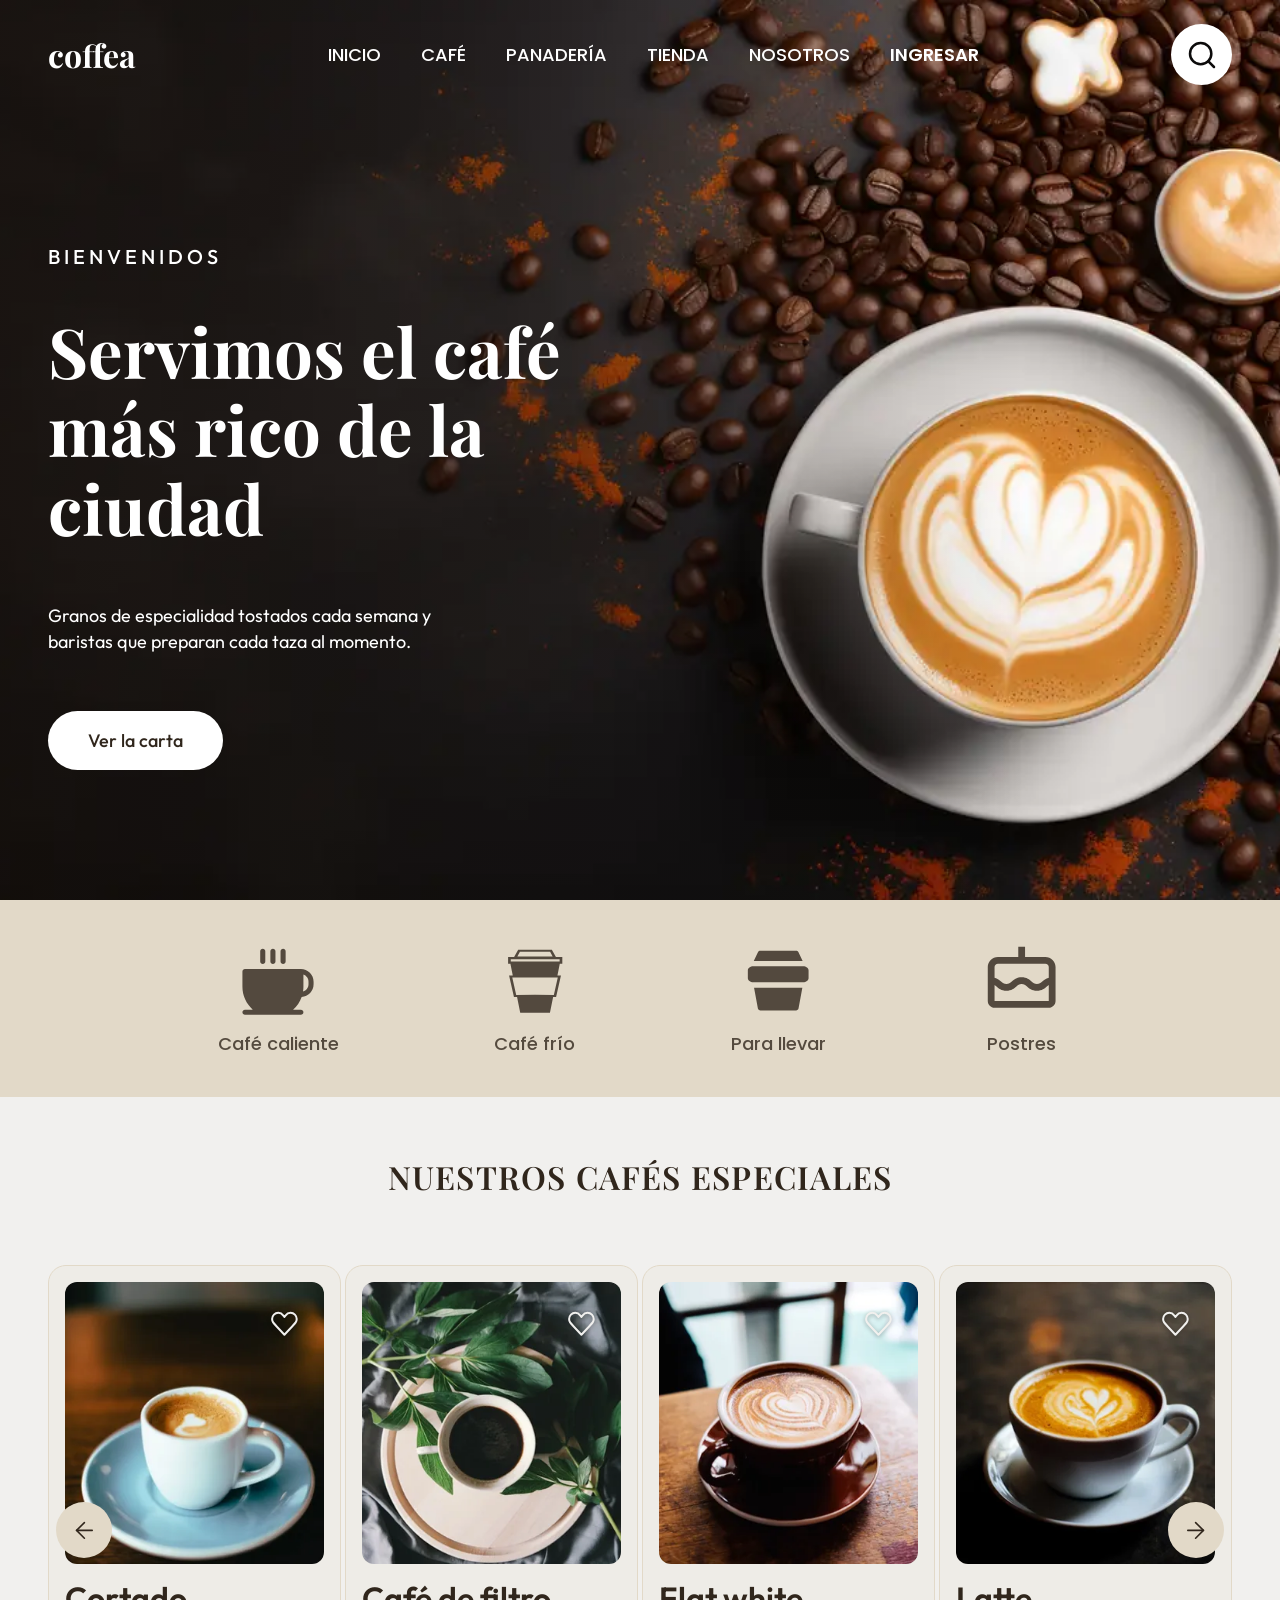
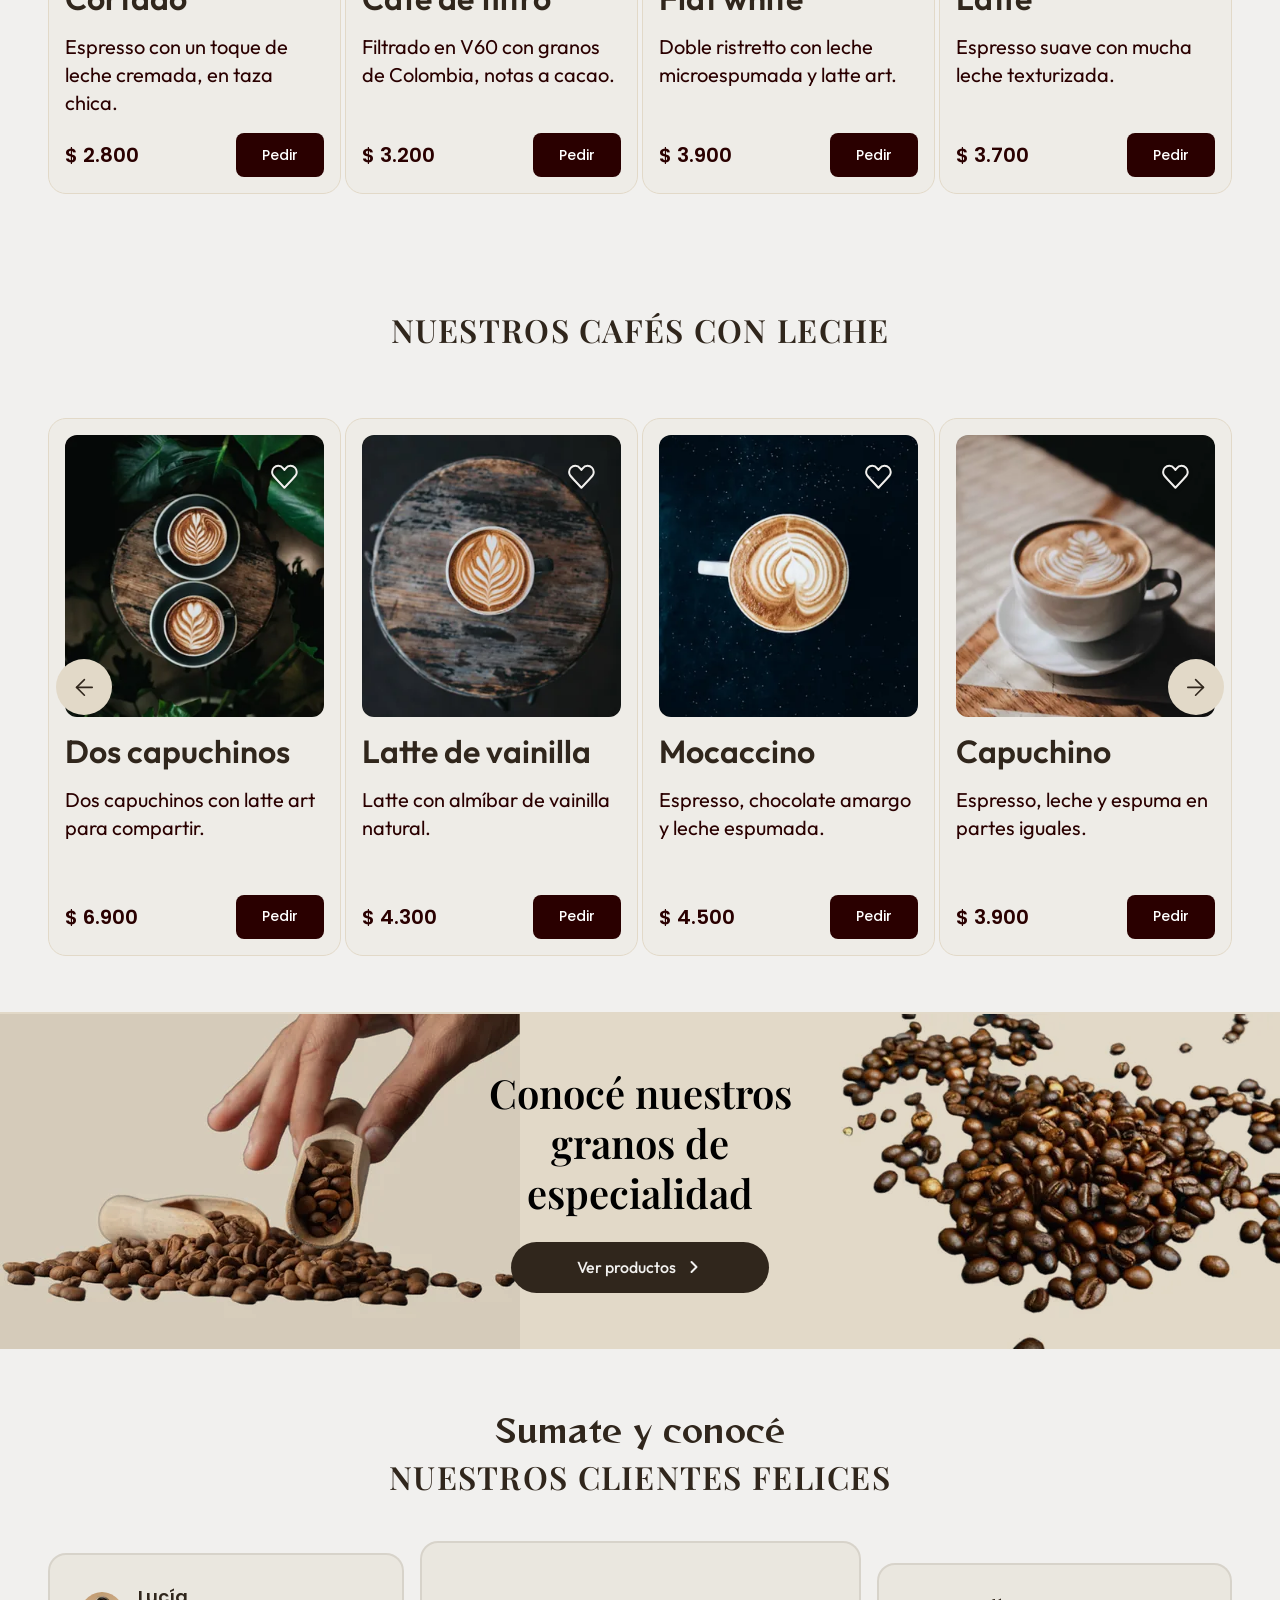
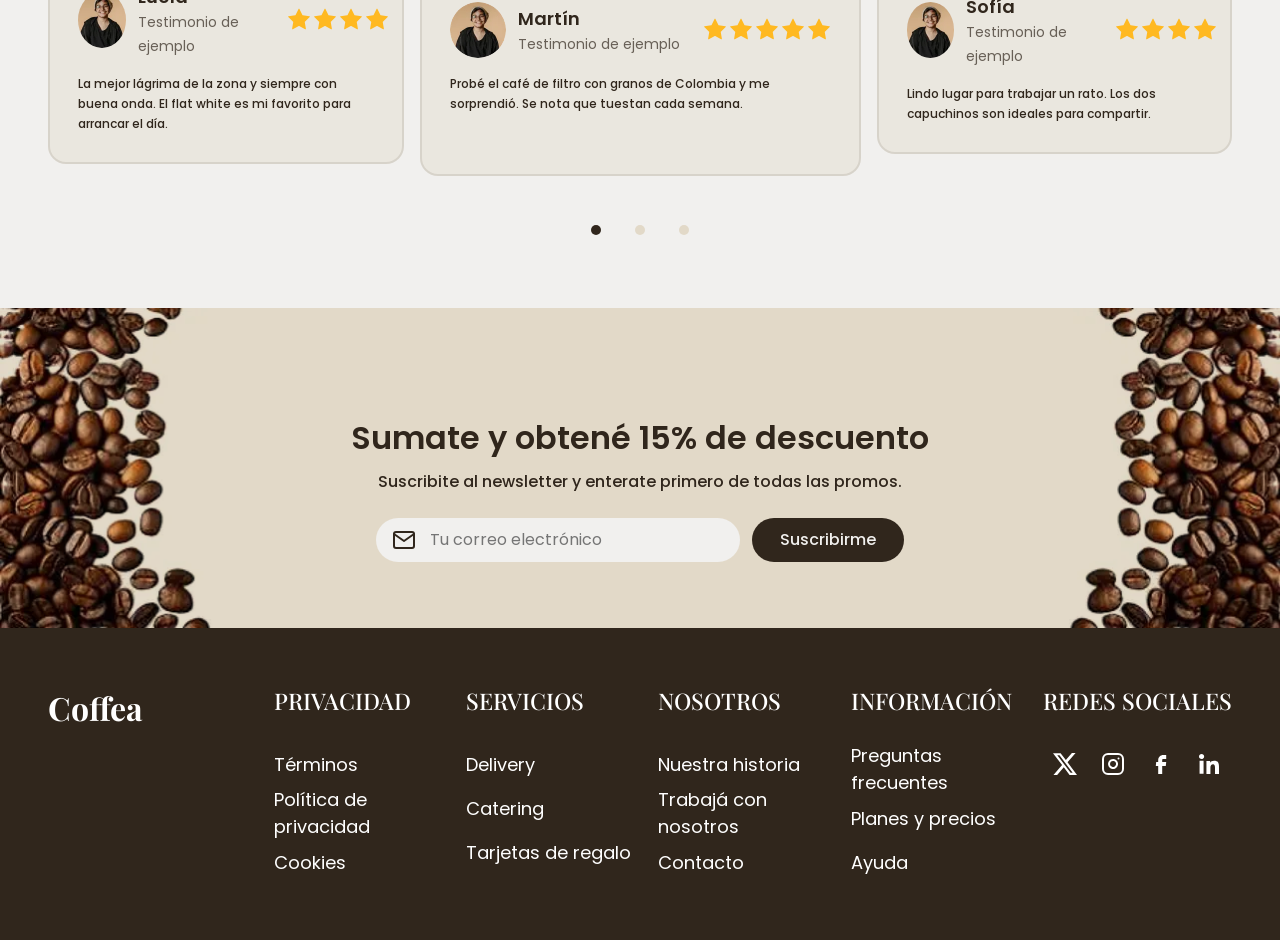
==== commit 91af101a: "Add files via upload" ====
--- a/coffea-tp4/index.html
+++ b/coffea-tp4/index.html
@@ -1,7 +1,7 @@
 <!DOCTYPE html>
-<html lang="en"><head><meta charset="utf-8"><meta name="viewport" content="width=device-width, initial-scale=1">
-<title>Coffea — The richest coffee in the city</title><meta name="description" content="Coffea: cafetería de especialidad. Conocé nuestros cafés y postres y pedí online.">
-<meta property="og:title" content="Coffea — The richest coffee in the city"><meta property="og:description" content="Coffea: cafetería de especialidad. Conocé nuestros cafés y postres y pedí online."><meta property="og:type" content="website">
+<html lang="es"><head><meta charset="utf-8"><meta name="viewport" content="width=device-width, initial-scale=1">
+<title>Coffea — El café más rico de la ciudad</title><meta name="description" content="Coffea, cafetería de especialidad: cafés de filtro, espressos y cafés con leche preparados al momento.">
+<meta property="og:title" content="Coffea — El café más rico de la ciudad"><meta property="og:description" content="Coffea, cafetería de especialidad: cafés de filtro, espressos y cafés con leche preparados al momento."><meta property="og:type" content="website">
 <link rel="icon" href="assets/icons/favicon.svg" type="image/svg+xml">
 <link rel="preload" as="image" type="image/webp" imagesrcset="assets/img/hero-640.webp 640w, assets/img/hero-1280.webp 1280w, assets/img/hero-1920.webp 1920w" imagesizes="100vw" fetchpriority="high">
 <link rel="preload" href="assets/fonts/playfair-display-latin-700-normal.woff2" as="font" type="font/woff2" crossorigin>
@@ -27,133 +27,133 @@
 <a class="skip-link" href="#main">Saltar al contenido</a>
 <header class="header"><div class="container header__inner">
 <a class="header__logo" href="/">coffea</a>
-<nav class="header__nav-desktop" aria-label="Principal"><ul class="nav__list"><li><a class="nav__link" href="#">home</a></li><li><a class="nav__link" href="#">coffee</a></li><li><a class="nav__link" href="#">bakery</a></li><li><a class="nav__link" href="#">shop</a></li><li><a class="nav__link" href="#">about</a></li><li><a class="nav__link nav__link--strong" href="#">login</a></li></ul></nav>
+<nav class="header__nav-desktop" aria-label="Principal"><ul class="nav__list"><li><a class="nav__link" href="#">inicio</a></li><li><a class="nav__link" href="#">café</a></li><li><a class="nav__link" href="#">panadería</a></li><li><a class="nav__link" href="#">tienda</a></li><li><a class="nav__link" href="#">nosotros</a></li><li><a class="nav__link nav__link--strong" href="#">ingresar</a></li></ul></nav>
 <div class="header__actions"><button class="header__search" type="button" aria-label="Buscar"><img src="assets/icons/search.svg" alt="" width="61" height="61"></button>
-<details class="menu"><summary class="menu__toggle" aria-label="Menú"><span></span></summary><nav class="menu__panel" aria-label="Menú móvil"><ul class="nav__list"><li><a class="nav__link" href="#">home</a></li><li><a class="nav__link" href="#">coffee</a></li><li><a class="nav__link" href="#">bakery</a></li><li><a class="nav__link" href="#">shop</a></li><li><a class="nav__link" href="#">about</a></li><li><a class="nav__link nav__link--strong" href="#">login</a></li></ul></nav></details></div>
+<details class="menu"><summary class="menu__toggle" aria-label="Menú"><span></span></summary><nav class="menu__panel" aria-label="Menú móvil"><ul class="nav__list"><li><a class="nav__link" href="#">inicio</a></li><li><a class="nav__link" href="#">café</a></li><li><a class="nav__link" href="#">panadería</a></li><li><a class="nav__link" href="#">tienda</a></li><li><a class="nav__link" href="#">nosotros</a></li><li><a class="nav__link nav__link--strong" href="#">ingresar</a></li></ul></nav></details></div>
 </div></header>
 <main id="main">
-<section class="hero" aria-labelledby="hero-title"><picture><source type="image/webp" srcset="assets/img/hero-640.webp 640w, assets/img/hero-1280.webp 1280w, assets/img/hero-1920.webp 1920w" sizes="100vw"><img class="hero__media" src="assets/img/hero-1920.jpg" srcset="assets/img/hero-640.jpg 640w, assets/img/hero-1280.jpg 1280w, assets/img/hero-1920.jpg 1920w" sizes="100vw" alt="Taza de espresso rodeada de granos de café" width="1920" height="1000" fetchpriority="high"></picture>
-<div class="container"><div class="hero__content"><p class="hero__eyebrow">Welcome</p><h1 class="hero__title" id="hero-title">We serve the richest coffee in the city!</h1>
-<p class="hero__text">Lorem ipsum dolor sit amet, consectetur adipiscing elit, sed do eiusmod tempor incididunt.</p><a class="btn btn--light" href="#coffee-title">Order Now</a></div></div></section>
-<section class="categories" aria-label="Categorías"><div class="container"><ul class="categories__list"><li><a class="categories__item" href="#"><img src="assets/icons/cat-hot.svg" alt="" width="82" height="82">Hot Coffee</a></li><li><a class="categories__item" href="#"><img src="assets/icons/cat-cold.svg" alt="" width="82" height="82">Cold Coffee</a></li><li><a class="categories__item" href="#"><img src="assets/icons/cat-cup.svg" alt="" width="82" height="82">Cup Coffee</a></li><li><a class="categories__item" href="#"><img src="assets/icons/cat-dessert.svg" alt="" width="82" height="82">Dessert</a></li></ul></div></section>
-<section class="products" aria-labelledby="coffee-title"><div class="container"><h2 class="section__title" id="coffee-title">Our Special Coffee</h2></div>
+<section class="hero" aria-labelledby="hero-title"><picture><source type="image/webp" srcset="assets/img/hero-640.webp 640w, assets/img/hero-1280.webp 1280w, assets/img/hero-1920.webp 1920w" sizes="100vw"><img class="hero__media" src="assets/img/hero-1920.jpg" srcset="assets/img/hero-640.jpg 640w, assets/img/hero-1280.jpg 1280w, assets/img/hero-1920.jpg 1920w" sizes="100vw" alt="Capuchino con latte art rodeado de granos de café" width="1920" height="1000" fetchpriority="high"></picture>
+<div class="container"><div class="hero__content"><p class="hero__eyebrow">Bienvenidos</p><h1 class="hero__title" id="hero-title">Servimos el café más rico de la ciudad</h1>
+<p class="hero__text">Granos de especialidad tostados cada semana y baristas que preparan cada taza al momento.</p><a class="btn btn--light" href="#coffee-title">Ver la carta</a></div></div></section>
+<section class="categories" aria-label="Categorías"><div class="container"><ul class="categories__list"><li><a class="categories__item" href="#"><img src="assets/icons/cat-hot.svg" alt="" width="82" height="82">Café caliente</a></li><li><a class="categories__item" href="#"><img src="assets/icons/cat-cold.svg" alt="" width="82" height="82">Café frío</a></li><li><a class="categories__item" href="#"><img src="assets/icons/cat-cup.svg" alt="" width="82" height="82">Para llevar</a></li><li><a class="categories__item" href="#"><img src="assets/icons/cat-dessert.svg" alt="" width="82" height="82">Postres</a></li></ul></div></section>
+<section class="products" aria-labelledby="coffee-title"><div class="container"><h2 class="section__title" id="coffee-title">Nuestros cafés especiales</h2></div>
 <div class="carousel">
 <a class="carousel__arrow carousel__arrow--prev" href="#coffee-1" aria-label="Ver anteriores"><img src="assets/icons/arrow.svg" alt="" width="71" height="71"></a>
 <div class="carousel__track">
 <article class="product-card" id="coffee-1">
-<div class="product-card__media"><picture><source type="image/webp" srcset="assets/img/coffee-1-334.webp 334w, assets/img/coffee-1-668.webp 668w" sizes="(min-width:1024px) 25vw, (min-width:768px) 40vw, 78vw"><img src="assets/img/coffee-1-668.jpg" srcset="assets/img/coffee-1-334.jpg 334w, assets/img/coffee-1-668.jpg 668w" sizes="(min-width:1024px) 25vw, (min-width:768px) 40vw, 78vw" alt="Lungo coffee servido en taza" width="334" height="364" loading="lazy" decoding="async"></picture>
-<label class="product-card__fav"><input type="checkbox"><span class="product-card__fav-icon"><svg viewBox="0 0 33 33" aria-hidden="true"><path d="M16.4147 10.9432C16.4147 10.9432 16.4147 10.9432 15.3751 9.57526C14.1714 7.98851 12.3931 6.83948 10.2592 6.83948C6.85316 6.83948 4.1037 9.58894 4.1037 12.995C4.1037 14.2671 4.48671 15.4435 5.1433 16.4147C6.25129 18.0699 16.4147 28.7257 16.4147 28.7257M16.4147 10.9432C16.4147 10.9432 16.4147 10.9432 17.4543 9.57526C18.6581 7.98851 20.4363 6.83948 22.5702 6.83948C25.9763 6.83948 28.7258 9.58894 28.7258 12.995C28.7258 14.2671 28.3427 15.4435 27.6862 16.4147C26.5782 18.0699 16.4147 28.7257 16.4147 28.7257"/></svg></span><span class="visually-hidden">Marcar como favorito</span></label></div>
-<h3 class="product-card__title">Lungo coffee</h3>
-<p class="product-card__desc">Lorem ipsum dolor sit amet, consectetur adipiscing elit sed do.</p>
-<div class="product-card__row"><data class="product-card__price" value="200">Rs. 200</data><a class="product-card__btn" href="#">Order Now</a></div>
+<div class="product-card__media"><picture><source type="image/webp" srcset="assets/img/coffee-1-334.webp 334w, assets/img/coffee-1-668.webp 668w" sizes="(min-width:1024px) 25vw, (min-width:768px) 40vw, 78vw"><img src="assets/img/coffee-1-668.jpg" srcset="assets/img/coffee-1-334.jpg 334w, assets/img/coffee-1-668.jpg 668w" sizes="(min-width:1024px) 25vw, (min-width:768px) 40vw, 78vw" alt="Cortado en taza blanca sobre plato celeste" width="334" height="364" loading="lazy" decoding="async"></picture>
+<label class="product-card__fav"><input type="checkbox"><span class="product-card__fav-icon"><svg viewBox="0 0 33 33" aria-hidden="true"><path d="M16.4147 10.9432C16.4147 10.9432 16.4147 10.9432 15.3751 9.57526C14.1714 7.98851 12.3931 6.83948 10.2592 6.83948C6.85316 6.83948 4.1037 9.58894 4.1037 12.995C4.1037 14.2671 4.48671 15.4435 5.1433 16.4147C6.25129 18.0699 16.4147 28.7257 16.4147 28.7257M16.4147 10.9432C16.4147 10.9432 16.4147 10.9432 17.4543 9.57526C18.6581 7.98851 20.4363 6.83948 22.5702 6.83948C25.9763 6.83948 28.7258 9.58894 28.7258 12.995C28.7258 14.2671 28.3427 15.4435 27.6862 16.4147C26.5782 18.0699 16.4147 28.7257 16.4147 28.7257"/></svg></span><span class="visually-hidden">Marcar Cortado como favorito</span></label></div>
+<h3 class="product-card__title">Cortado</h3>
+<p class="product-card__desc">Espresso con un toque de leche cremada, en taza chica.</p>
+<div class="product-card__row"><data class="product-card__price" value="2800">$ 2.800</data><a class="product-card__btn" href="#" aria-label="Pedir Cortado">Pedir</a></div>
 </article>
 <article class="product-card" id="coffee-2">
-<div class="product-card__media"><picture><source type="image/webp" srcset="assets/img/coffee-2-334.webp 334w, assets/img/coffee-2-668.webp 668w" sizes="(min-width:1024px) 25vw, (min-width:768px) 40vw, 78vw"><img src="assets/img/coffee-2-668.jpg" srcset="assets/img/coffee-2-334.jpg 334w, assets/img/coffee-2-668.jpg 668w" sizes="(min-width:1024px) 25vw, (min-width:768px) 40vw, 78vw" alt="Lungo coffee servido en taza" width="334" height="364" loading="lazy" decoding="async"></picture>
-<label class="product-card__fav"><input type="checkbox"><span class="product-card__fav-icon"><svg viewBox="0 0 33 33" aria-hidden="true"><path d="M16.4147 10.9432C16.4147 10.9432 16.4147 10.9432 15.3751 9.57526C14.1714 7.98851 12.3931 6.83948 10.2592 6.83948C6.85316 6.83948 4.1037 9.58894 4.1037 12.995C4.1037 14.2671 4.48671 15.4435 5.1433 16.4147C6.25129 18.0699 16.4147 28.7257 16.4147 28.7257M16.4147 10.9432C16.4147 10.9432 16.4147 10.9432 17.4543 9.57526C18.6581 7.98851 20.4363 6.83948 22.5702 6.83948C25.9763 6.83948 28.7258 9.58894 28.7258 12.995C28.7258 14.2671 28.3427 15.4435 27.6862 16.4147C26.5782 18.0699 16.4147 28.7257 16.4147 28.7257"/></svg></span><span class="visually-hidden">Marcar como favorito</span></label></div>
-<h3 class="product-card__title">Lungo coffee</h3>
-<p class="product-card__desc">Lorem ipsum dolor sit amet, consectetur adipiscing elit sed do.</p>
-<div class="product-card__row"><data class="product-card__price" value="200">Rs. 200</data><a class="product-card__btn" href="#">Order Now</a></div>
+<div class="product-card__media"><picture><source type="image/webp" srcset="assets/img/coffee-2-334.webp 334w, assets/img/coffee-2-668.webp 668w" sizes="(min-width:1024px) 25vw, (min-width:768px) 40vw, 78vw"><img src="assets/img/coffee-2-668.jpg" srcset="assets/img/coffee-2-334.jpg 334w, assets/img/coffee-2-668.jpg 668w" sizes="(min-width:1024px) 25vw, (min-width:768px) 40vw, 78vw" alt="Taza de café de filtro rodeada de hojas" width="334" height="364" loading="lazy" decoding="async"></picture>
+<label class="product-card__fav"><input type="checkbox"><span class="product-card__fav-icon"><svg viewBox="0 0 33 33" aria-hidden="true"><path d="M16.4147 10.9432C16.4147 10.9432 16.4147 10.9432 15.3751 9.57526C14.1714 7.98851 12.3931 6.83948 10.2592 6.83948C6.85316 6.83948 4.1037 9.58894 4.1037 12.995C4.1037 14.2671 4.48671 15.4435 5.1433 16.4147C6.25129 18.0699 16.4147 28.7257 16.4147 28.7257M16.4147 10.9432C16.4147 10.9432 16.4147 10.9432 17.4543 9.57526C18.6581 7.98851 20.4363 6.83948 22.5702 6.83948C25.9763 6.83948 28.7258 9.58894 28.7258 12.995C28.7258 14.2671 28.3427 15.4435 27.6862 16.4147C26.5782 18.0699 16.4147 28.7257 16.4147 28.7257"/></svg></span><span class="visually-hidden">Marcar Café de filtro como favorito</span></label></div>
+<h3 class="product-card__title">Café de filtro</h3>
+<p class="product-card__desc">Filtrado en V60 con granos de Colombia, notas a cacao.</p>
+<div class="product-card__row"><data class="product-card__price" value="3200">$ 3.200</data><a class="product-card__btn" href="#" aria-label="Pedir Café de filtro">Pedir</a></div>
 </article>
 <article class="product-card" id="coffee-3">
-<div class="product-card__media"><picture><source type="image/webp" srcset="assets/img/coffee-3-334.webp 334w, assets/img/coffee-3-668.webp 668w" sizes="(min-width:1024px) 25vw, (min-width:768px) 40vw, 78vw"><img src="assets/img/coffee-3-668.jpg" srcset="assets/img/coffee-3-334.jpg 334w, assets/img/coffee-3-668.jpg 668w" sizes="(min-width:1024px) 25vw, (min-width:768px) 40vw, 78vw" alt="Lungo coffee servido en taza" width="334" height="364" loading="lazy" decoding="async"></picture>
-<label class="product-card__fav"><input type="checkbox"><span class="product-card__fav-icon"><svg viewBox="0 0 33 33" aria-hidden="true"><path d="M16.4147 10.9432C16.4147 10.9432 16.4147 10.9432 15.3751 9.57526C14.1714 7.98851 12.3931 6.83948 10.2592 6.83948C6.85316 6.83948 4.1037 9.58894 4.1037 12.995C4.1037 14.2671 4.48671 15.4435 5.1433 16.4147C6.25129 18.0699 16.4147 28.7257 16.4147 28.7257M16.4147 10.9432C16.4147 10.9432 16.4147 10.9432 17.4543 9.57526C18.6581 7.98851 20.4363 6.83948 22.5702 6.83948C25.9763 6.83948 28.7258 9.58894 28.7258 12.995C28.7258 14.2671 28.3427 15.4435 27.6862 16.4147C26.5782 18.0699 16.4147 28.7257 16.4147 28.7257"/></svg></span><span class="visually-hidden">Marcar como favorito</span></label></div>
-<h3 class="product-card__title">Lungo coffee</h3>
-<p class="product-card__desc">Lorem ipsum dolor sit amet, consectetur adipiscing elit sed do.</p>
-<div class="product-card__row"><data class="product-card__price" value="200">Rs. 200</data><a class="product-card__btn" href="#">Order Now</a></div>
+<div class="product-card__media"><picture><source type="image/webp" srcset="assets/img/coffee-3-334.webp 334w, assets/img/coffee-3-668.webp 668w" sizes="(min-width:1024px) 25vw, (min-width:768px) 40vw, 78vw"><img src="assets/img/coffee-3-668.jpg" srcset="assets/img/coffee-3-334.jpg 334w, assets/img/coffee-3-668.jpg 668w" sizes="(min-width:1024px) 25vw, (min-width:768px) 40vw, 78vw" alt="Flat white con latte art en taza oscura" width="334" height="364" loading="lazy" decoding="async"></picture>
+<label class="product-card__fav"><input type="checkbox"><span class="product-card__fav-icon"><svg viewBox="0 0 33 33" aria-hidden="true"><path d="M16.4147 10.9432C16.4147 10.9432 16.4147 10.9432 15.3751 9.57526C14.1714 7.98851 12.3931 6.83948 10.2592 6.83948C6.85316 6.83948 4.1037 9.58894 4.1037 12.995C4.1037 14.2671 4.48671 15.4435 5.1433 16.4147C6.25129 18.0699 16.4147 28.7257 16.4147 28.7257M16.4147 10.9432C16.4147 10.9432 16.4147 10.9432 17.4543 9.57526C18.6581 7.98851 20.4363 6.83948 22.5702 6.83948C25.9763 6.83948 28.7258 9.58894 28.7258 12.995C28.7258 14.2671 28.3427 15.4435 27.6862 16.4147C26.5782 18.0699 16.4147 28.7257 16.4147 28.7257"/></svg></span><span class="visually-hidden">Marcar Flat white como favorito</span></label></div>
+<h3 class="product-card__title">Flat white</h3>
+<p class="product-card__desc">Doble ristretto con leche microespumada y latte art.</p>
+<div class="product-card__row"><data class="product-card__price" value="3900">$ 3.900</data><a class="product-card__btn" href="#" aria-label="Pedir Flat white">Pedir</a></div>
 </article>
 <article class="product-card" id="coffee-4">
-<div class="product-card__media"><picture><source type="image/webp" srcset="assets/img/coffee-4-334.webp 334w, assets/img/coffee-4-668.webp 668w" sizes="(min-width:1024px) 25vw, (min-width:768px) 40vw, 78vw"><img src="assets/img/coffee-4-668.jpg" srcset="assets/img/coffee-4-334.jpg 334w, assets/img/coffee-4-668.jpg 668w" sizes="(min-width:1024px) 25vw, (min-width:768px) 40vw, 78vw" alt="Lungo coffee servido en taza" width="334" height="364" loading="lazy" decoding="async"></picture>
-<label class="product-card__fav"><input type="checkbox"><span class="product-card__fav-icon"><svg viewBox="0 0 33 33" aria-hidden="true"><path d="M16.4147 10.9432C16.4147 10.9432 16.4147 10.9432 15.3751 9.57526C14.1714 7.98851 12.3931 6.83948 10.2592 6.83948C6.85316 6.83948 4.1037 9.58894 4.1037 12.995C4.1037 14.2671 4.48671 15.4435 5.1433 16.4147C6.25129 18.0699 16.4147 28.7257 16.4147 28.7257M16.4147 10.9432C16.4147 10.9432 16.4147 10.9432 17.4543 9.57526C18.6581 7.98851 20.4363 6.83948 22.5702 6.83948C25.9763 6.83948 28.7258 9.58894 28.7258 12.995C28.7258 14.2671 28.3427 15.4435 27.6862 16.4147C26.5782 18.0699 16.4147 28.7257 16.4147 28.7257"/></svg></span><span class="visually-hidden">Marcar como favorito</span></label></div>
-<h3 class="product-card__title">Lungo coffee</h3>
-<p class="product-card__desc">Lorem ipsum dolor sit amet, consectetur adipiscing elit sed do.</p>
-<div class="product-card__row"><data class="product-card__price" value="200">Rs. 200</data><a class="product-card__btn" href="#">Order Now</a></div>
+<div class="product-card__media"><picture><source type="image/webp" srcset="assets/img/coffee-4-334.webp 334w, assets/img/coffee-4-668.webp 668w" sizes="(min-width:1024px) 25vw, (min-width:768px) 40vw, 78vw"><img src="assets/img/coffee-4-668.jpg" srcset="assets/img/coffee-4-334.jpg 334w, assets/img/coffee-4-668.jpg 668w" sizes="(min-width:1024px) 25vw, (min-width:768px) 40vw, 78vw" alt="Latte con dibujo de corazón en taza blanca" width="334" height="364" loading="lazy" decoding="async"></picture>
+<label class="product-card__fav"><input type="checkbox"><span class="product-card__fav-icon"><svg viewBox="0 0 33 33" aria-hidden="true"><path d="M16.4147 10.9432C16.4147 10.9432 16.4147 10.9432 15.3751 9.57526C14.1714 7.98851 12.3931 6.83948 10.2592 6.83948C6.85316 6.83948 4.1037 9.58894 4.1037 12.995C4.1037 14.2671 4.48671 15.4435 5.1433 16.4147C6.25129 18.0699 16.4147 28.7257 16.4147 28.7257M16.4147 10.9432C16.4147 10.9432 16.4147 10.9432 17.4543 9.57526C18.6581 7.98851 20.4363 6.83948 22.5702 6.83948C25.9763 6.83948 28.7258 9.58894 28.7258 12.995C28.7258 14.2671 28.3427 15.4435 27.6862 16.4147C26.5782 18.0699 16.4147 28.7257 16.4147 28.7257"/></svg></span><span class="visually-hidden">Marcar Latte como favorito</span></label></div>
+<h3 class="product-card__title">Latte</h3>
+<p class="product-card__desc">Espresso suave con mucha leche texturizada.</p>
+<div class="product-card__row"><data class="product-card__price" value="3700">$ 3.700</data><a class="product-card__btn" href="#" aria-label="Pedir Latte">Pedir</a></div>
 </article>
 <article class="product-card" id="coffee-5">
-<div class="product-card__media"><picture><source type="image/webp" srcset="assets/img/coffee-1-334.webp 334w, assets/img/coffee-1-668.webp 668w" sizes="(min-width:1024px) 25vw, (min-width:768px) 40vw, 78vw"><img src="assets/img/coffee-1-668.jpg" srcset="assets/img/coffee-1-334.jpg 334w, assets/img/coffee-1-668.jpg 668w" sizes="(min-width:1024px) 25vw, (min-width:768px) 40vw, 78vw" alt="Lungo coffee servido en taza" width="334" height="364" loading="lazy" decoding="async"></picture>
-<label class="product-card__fav"><input type="checkbox"><span class="product-card__fav-icon"><svg viewBox="0 0 33 33" aria-hidden="true"><path d="M16.4147 10.9432C16.4147 10.9432 16.4147 10.9432 15.3751 9.57526C14.1714 7.98851 12.3931 6.83948 10.2592 6.83948C6.85316 6.83948 4.1037 9.58894 4.1037 12.995C4.1037 14.2671 4.48671 15.4435 5.1433 16.4147C6.25129 18.0699 16.4147 28.7257 16.4147 28.7257M16.4147 10.9432C16.4147 10.9432 16.4147 10.9432 17.4543 9.57526C18.6581 7.98851 20.4363 6.83948 22.5702 6.83948C25.9763 6.83948 28.7258 9.58894 28.7258 12.995C28.7258 14.2671 28.3427 15.4435 27.6862 16.4147C26.5782 18.0699 16.4147 28.7257 16.4147 28.7257"/></svg></span><span class="visually-hidden">Marcar como favorito</span></label></div>
-<h3 class="product-card__title">Lungo coffee</h3>
-<p class="product-card__desc">Lorem ipsum dolor sit amet, consectetur adipiscing elit sed do.</p>
-<div class="product-card__row"><data class="product-card__price" value="200">Rs. 200</data><a class="product-card__btn" href="#">Order Now</a></div>
+<div class="product-card__media"><picture><source type="image/webp" srcset="assets/img/coffee-1-334.webp 334w, assets/img/coffee-1-668.webp 668w" sizes="(min-width:1024px) 25vw, (min-width:768px) 40vw, 78vw"><img src="assets/img/coffee-1-668.jpg" srcset="assets/img/coffee-1-334.jpg 334w, assets/img/coffee-1-668.jpg 668w" sizes="(min-width:1024px) 25vw, (min-width:768px) 40vw, 78vw" alt="Lágrima en taza chica sobre plato celeste" width="334" height="364" loading="lazy" decoding="async"></picture>
+<label class="product-card__fav"><input type="checkbox"><span class="product-card__fav-icon"><svg viewBox="0 0 33 33" aria-hidden="true"><path d="M16.4147 10.9432C16.4147 10.9432 16.4147 10.9432 15.3751 9.57526C14.1714 7.98851 12.3931 6.83948 10.2592 6.83948C6.85316 6.83948 4.1037 9.58894 4.1037 12.995C4.1037 14.2671 4.48671 15.4435 5.1433 16.4147C6.25129 18.0699 16.4147 28.7257 16.4147 28.7257M16.4147 10.9432C16.4147 10.9432 16.4147 10.9432 17.4543 9.57526C18.6581 7.98851 20.4363 6.83948 22.5702 6.83948C25.9763 6.83948 28.7258 9.58894 28.7258 12.995C28.7258 14.2671 28.3427 15.4435 27.6862 16.4147C26.5782 18.0699 16.4147 28.7257 16.4147 28.7257"/></svg></span><span class="visually-hidden">Marcar Lágrima como favorito</span></label></div>
+<h3 class="product-card__title">Lágrima</h3>
+<p class="product-card__desc">Mucha leche y apenas un poco de café, el clásico de siempre.</p>
+<div class="product-card__row"><data class="product-card__price" value="2600">$ 2.600</data><a class="product-card__btn" href="#" aria-label="Pedir Lágrima">Pedir</a></div>
 </article>
 <article class="product-card" id="coffee-6">
-<div class="product-card__media"><picture><source type="image/webp" srcset="assets/img/coffee-2-334.webp 334w, assets/img/coffee-2-668.webp 668w" sizes="(min-width:1024px) 25vw, (min-width:768px) 40vw, 78vw"><img src="assets/img/coffee-2-668.jpg" srcset="assets/img/coffee-2-334.jpg 334w, assets/img/coffee-2-668.jpg 668w" sizes="(min-width:1024px) 25vw, (min-width:768px) 40vw, 78vw" alt="Lungo coffee servido en taza" width="334" height="364" loading="lazy" decoding="async"></picture>
-<label class="product-card__fav"><input type="checkbox"><span class="product-card__fav-icon"><svg viewBox="0 0 33 33" aria-hidden="true"><path d="M16.4147 10.9432C16.4147 10.9432 16.4147 10.9432 15.3751 9.57526C14.1714 7.98851 12.3931 6.83948 10.2592 6.83948C6.85316 6.83948 4.1037 9.58894 4.1037 12.995C4.1037 14.2671 4.48671 15.4435 5.1433 16.4147C6.25129 18.0699 16.4147 28.7257 16.4147 28.7257M16.4147 10.9432C16.4147 10.9432 16.4147 10.9432 17.4543 9.57526C18.6581 7.98851 20.4363 6.83948 22.5702 6.83948C25.9763 6.83948 28.7258 9.58894 28.7258 12.995C28.7258 14.2671 28.3427 15.4435 27.6862 16.4147C26.5782 18.0699 16.4147 28.7257 16.4147 28.7257"/></svg></span><span class="visually-hidden">Marcar como favorito</span></label></div>
-<h3 class="product-card__title">Lungo coffee</h3>
-<p class="product-card__desc">Lorem ipsum dolor sit amet, consectetur adipiscing elit sed do.</p>
-<div class="product-card__row"><data class="product-card__price" value="200">Rs. 200</data><a class="product-card__btn" href="#">Order Now</a></div>
+<div class="product-card__media"><picture><source type="image/webp" srcset="assets/img/coffee-2-334.webp 334w, assets/img/coffee-2-668.webp 668w" sizes="(min-width:1024px) 25vw, (min-width:768px) 40vw, 78vw"><img src="assets/img/coffee-2-668.jpg" srcset="assets/img/coffee-2-334.jpg 334w, assets/img/coffee-2-668.jpg 668w" sizes="(min-width:1024px) 25vw, (min-width:768px) 40vw, 78vw" alt="Americano en taza blanca vista desde arriba" width="334" height="364" loading="lazy" decoding="async"></picture>
+<label class="product-card__fav"><input type="checkbox"><span class="product-card__fav-icon"><svg viewBox="0 0 33 33" aria-hidden="true"><path d="M16.4147 10.9432C16.4147 10.9432 16.4147 10.9432 15.3751 9.57526C14.1714 7.98851 12.3931 6.83948 10.2592 6.83948C6.85316 6.83948 4.1037 9.58894 4.1037 12.995C4.1037 14.2671 4.48671 15.4435 5.1433 16.4147C6.25129 18.0699 16.4147 28.7257 16.4147 28.7257M16.4147 10.9432C16.4147 10.9432 16.4147 10.9432 17.4543 9.57526C18.6581 7.98851 20.4363 6.83948 22.5702 6.83948C25.9763 6.83948 28.7258 9.58894 28.7258 12.995C28.7258 14.2671 28.3427 15.4435 27.6862 16.4147C26.5782 18.0699 16.4147 28.7257 16.4147 28.7257"/></svg></span><span class="visually-hidden">Marcar Americano como favorito</span></label></div>
+<h3 class="product-card__title">Americano</h3>
+<p class="product-card__desc">Espresso alargado con agua caliente, intenso y liviano.</p>
+<div class="product-card__row"><data class="product-card__price" value="3000">$ 3.000</data><a class="product-card__btn" href="#" aria-label="Pedir Americano">Pedir</a></div>
 </article>
 </div>
 <a class="carousel__arrow carousel__arrow--next" href="#coffee-5" aria-label="Ver siguientes"><img src="assets/icons/arrow.svg" alt="" width="71" height="71"></a>
 </div></section>
-<section class="products" aria-labelledby="dessert-title"><div class="container"><h2 class="section__title" id="dessert-title">Our Special Dessert</h2></div>
+<section class="products" aria-labelledby="dessert-title"><div class="container"><h2 class="section__title" id="dessert-title">Nuestros cafés con leche</h2></div>
 <div class="carousel">
 <a class="carousel__arrow carousel__arrow--prev" href="#dessert-1" aria-label="Ver anteriores"><img src="assets/icons/arrow.svg" alt="" width="71" height="71"></a>
 <div class="carousel__track">
 <article class="product-card" id="dessert-1">
-<div class="product-card__media"><picture><source type="image/webp" srcset="assets/img/dessert-1-334.webp 334w, assets/img/dessert-1-668.webp 668w" sizes="(min-width:1024px) 25vw, (min-width:768px) 40vw, 78vw"><img src="assets/img/dessert-1-668.jpg" srcset="assets/img/dessert-1-334.jpg 334w, assets/img/dessert-1-668.jpg 668w" sizes="(min-width:1024px) 25vw, (min-width:768px) 40vw, 78vw" alt="Postre de la casa" width="334" height="364" loading="lazy" decoding="async"></picture>
-<label class="product-card__fav"><input type="checkbox"><span class="product-card__fav-icon"><svg viewBox="0 0 33 33" aria-hidden="true"><path d="M16.4147 10.9432C16.4147 10.9432 16.4147 10.9432 15.3751 9.57526C14.1714 7.98851 12.3931 6.83948 10.2592 6.83948C6.85316 6.83948 4.1037 9.58894 4.1037 12.995C4.1037 14.2671 4.48671 15.4435 5.1433 16.4147C6.25129 18.0699 16.4147 28.7257 16.4147 28.7257M16.4147 10.9432C16.4147 10.9432 16.4147 10.9432 17.4543 9.57526C18.6581 7.98851 20.4363 6.83948 22.5702 6.83948C25.9763 6.83948 28.7258 9.58894 28.7258 12.995C28.7258 14.2671 28.3427 15.4435 27.6862 16.4147C26.5782 18.0699 16.4147 28.7257 16.4147 28.7257"/></svg></span><span class="visually-hidden">Marcar como favorito</span></label></div>
-<h3 class="product-card__title">Lungo coffee</h3>
-<p class="product-card__desc">Lorem ipsum dolor sit amet, consectetur adipiscing elit sed do.</p>
-<div class="product-card__row"><data class="product-card__price" value="200">Rs. 200</data><a class="product-card__btn" href="#">Order Now</a></div>
+<div class="product-card__media"><picture><source type="image/webp" srcset="assets/img/dessert-1-334.webp 334w, assets/img/dessert-1-668.webp 668w" sizes="(min-width:1024px) 25vw, (min-width:768px) 40vw, 78vw"><img src="assets/img/dessert-1-668.jpg" srcset="assets/img/dessert-1-334.jpg 334w, assets/img/dessert-1-668.jpg 668w" sizes="(min-width:1024px) 25vw, (min-width:768px) 40vw, 78vw" alt="Dos capuchinos con latte art sobre mesa de madera" width="334" height="364" loading="lazy" decoding="async"></picture>
+<label class="product-card__fav"><input type="checkbox"><span class="product-card__fav-icon"><svg viewBox="0 0 33 33" aria-hidden="true"><path d="M16.4147 10.9432C16.4147 10.9432 16.4147 10.9432 15.3751 9.57526C14.1714 7.98851 12.3931 6.83948 10.2592 6.83948C6.85316 6.83948 4.1037 9.58894 4.1037 12.995C4.1037 14.2671 4.48671 15.4435 5.1433 16.4147C6.25129 18.0699 16.4147 28.7257 16.4147 28.7257M16.4147 10.9432C16.4147 10.9432 16.4147 10.9432 17.4543 9.57526C18.6581 7.98851 20.4363 6.83948 22.5702 6.83948C25.9763 6.83948 28.7258 9.58894 28.7258 12.995C28.7258 14.2671 28.3427 15.4435 27.6862 16.4147C26.5782 18.0699 16.4147 28.7257 16.4147 28.7257"/></svg></span><span class="visually-hidden">Marcar Dos capuchinos como favorito</span></label></div>
+<h3 class="product-card__title">Dos capuchinos</h3>
+<p class="product-card__desc">Dos capuchinos con latte art para compartir.</p>
+<div class="product-card__row"><data class="product-card__price" value="6900">$ 6.900</data><a class="product-card__btn" href="#" aria-label="Pedir Dos capuchinos">Pedir</a></div>
 </article>
 <article class="product-card" id="dessert-2">
-<div class="product-card__media"><picture><source type="image/webp" srcset="assets/img/dessert-2-334.webp 334w, assets/img/dessert-2-668.webp 668w" sizes="(min-width:1024px) 25vw, (min-width:768px) 40vw, 78vw"><img src="assets/img/dessert-2-668.jpg" srcset="assets/img/dessert-2-334.jpg 334w, assets/img/dessert-2-668.jpg 668w" sizes="(min-width:1024px) 25vw, (min-width:768px) 40vw, 78vw" alt="Postre de la casa" width="334" height="364" loading="lazy" decoding="async"></picture>
-<label class="product-card__fav"><input type="checkbox"><span class="product-card__fav-icon"><svg viewBox="0 0 33 33" aria-hidden="true"><path d="M16.4147 10.9432C16.4147 10.9432 16.4147 10.9432 15.3751 9.57526C14.1714 7.98851 12.3931 6.83948 10.2592 6.83948C6.85316 6.83948 4.1037 9.58894 4.1037 12.995C4.1037 14.2671 4.48671 15.4435 5.1433 16.4147C6.25129 18.0699 16.4147 28.7257 16.4147 28.7257M16.4147 10.9432C16.4147 10.9432 16.4147 10.9432 17.4543 9.57526C18.6581 7.98851 20.4363 6.83948 22.5702 6.83948C25.9763 6.83948 28.7258 9.58894 28.7258 12.995C28.7258 14.2671 28.3427 15.4435 27.6862 16.4147C26.5782 18.0699 16.4147 28.7257 16.4147 28.7257"/></svg></span><span class="visually-hidden">Marcar como favorito</span></label></div>
-<h3 class="product-card__title">Lungo coffee</h3>
-<p class="product-card__desc">Lorem ipsum dolor sit amet, consectetur adipiscing elit sed do.</p>
-<div class="product-card__row"><data class="product-card__price" value="200">Rs. 200</data><a class="product-card__btn" href="#">Order Now</a></div>
+<div class="product-card__media"><picture><source type="image/webp" srcset="assets/img/dessert-2-334.webp 334w, assets/img/dessert-2-668.webp 668w" sizes="(min-width:1024px) 25vw, (min-width:768px) 40vw, 78vw"><img src="assets/img/dessert-2-668.jpg" srcset="assets/img/dessert-2-334.jpg 334w, assets/img/dessert-2-668.jpg 668w" sizes="(min-width:1024px) 25vw, (min-width:768px) 40vw, 78vw" alt="Latte de vainilla con dibujo de hoja" width="334" height="364" loading="lazy" decoding="async"></picture>
+<label class="product-card__fav"><input type="checkbox"><span class="product-card__fav-icon"><svg viewBox="0 0 33 33" aria-hidden="true"><path d="M16.4147 10.9432C16.4147 10.9432 16.4147 10.9432 15.3751 9.57526C14.1714 7.98851 12.3931 6.83948 10.2592 6.83948C6.85316 6.83948 4.1037 9.58894 4.1037 12.995C4.1037 14.2671 4.48671 15.4435 5.1433 16.4147C6.25129 18.0699 16.4147 28.7257 16.4147 28.7257M16.4147 10.9432C16.4147 10.9432 16.4147 10.9432 17.4543 9.57526C18.6581 7.98851 20.4363 6.83948 22.5702 6.83948C25.9763 6.83948 28.7258 9.58894 28.7258 12.995C28.7258 14.2671 28.3427 15.4435 27.6862 16.4147C26.5782 18.0699 16.4147 28.7257 16.4147 28.7257"/></svg></span><span class="visually-hidden">Marcar Latte de vainilla como favorito</span></label></div>
+<h3 class="product-card__title">Latte de vainilla</h3>
+<p class="product-card__desc">Latte con almíbar de vainilla natural.</p>
+<div class="product-card__row"><data class="product-card__price" value="4300">$ 4.300</data><a class="product-card__btn" href="#" aria-label="Pedir Latte de vainilla">Pedir</a></div>
 </article>
 <article class="product-card" id="dessert-3">
-<div class="product-card__media"><picture><source type="image/webp" srcset="assets/img/dessert-3-334.webp 334w, assets/img/dessert-3-668.webp 668w" sizes="(min-width:1024px) 25vw, (min-width:768px) 40vw, 78vw"><img src="assets/img/dessert-3-668.jpg" srcset="assets/img/dessert-3-334.jpg 334w, assets/img/dessert-3-668.jpg 668w" sizes="(min-width:1024px) 25vw, (min-width:768px) 40vw, 78vw" alt="Postre de la casa" width="334" height="364" loading="lazy" decoding="async"></picture>
-<label class="product-card__fav"><input type="checkbox"><span class="product-card__fav-icon"><svg viewBox="0 0 33 33" aria-hidden="true"><path d="M16.4147 10.9432C16.4147 10.9432 16.4147 10.9432 15.3751 9.57526C14.1714 7.98851 12.3931 6.83948 10.2592 6.83948C6.85316 6.83948 4.1037 9.58894 4.1037 12.995C4.1037 14.2671 4.48671 15.4435 5.1433 16.4147C6.25129 18.0699 16.4147 28.7257 16.4147 28.7257M16.4147 10.9432C16.4147 10.9432 16.4147 10.9432 17.4543 9.57526C18.6581 7.98851 20.4363 6.83948 22.5702 6.83948C25.9763 6.83948 28.7258 9.58894 28.7258 12.995C28.7258 14.2671 28.3427 15.4435 27.6862 16.4147C26.5782 18.0699 16.4147 28.7257 16.4147 28.7257"/></svg></span><span class="visually-hidden">Marcar como favorito</span></label></div>
-<h3 class="product-card__title">Lungo coffee</h3>
-<p class="product-card__desc">Lorem ipsum dolor sit amet, consectetur adipiscing elit sed do.</p>
-<div class="product-card__row"><data class="product-card__price" value="200">Rs. 200</data><a class="product-card__btn" href="#">Order Now</a></div>
+<div class="product-card__media"><picture><source type="image/webp" srcset="assets/img/dessert-3-334.webp 334w, assets/img/dessert-3-668.webp 668w" sizes="(min-width:1024px) 25vw, (min-width:768px) 40vw, 78vw"><img src="assets/img/dessert-3-668.jpg" srcset="assets/img/dessert-3-334.jpg 334w, assets/img/dessert-3-668.jpg 668w" sizes="(min-width:1024px) 25vw, (min-width:768px) 40vw, 78vw" alt="Mocaccino con latte art sobre fondo oscuro" width="334" height="364" loading="lazy" decoding="async"></picture>
+<label class="product-card__fav"><input type="checkbox"><span class="product-card__fav-icon"><svg viewBox="0 0 33 33" aria-hidden="true"><path d="M16.4147 10.9432C16.4147 10.9432 16.4147 10.9432 15.3751 9.57526C14.1714 7.98851 12.3931 6.83948 10.2592 6.83948C6.85316 6.83948 4.1037 9.58894 4.1037 12.995C4.1037 14.2671 4.48671 15.4435 5.1433 16.4147C6.25129 18.0699 16.4147 28.7257 16.4147 28.7257M16.4147 10.9432C16.4147 10.9432 16.4147 10.9432 17.4543 9.57526C18.6581 7.98851 20.4363 6.83948 22.5702 6.83948C25.9763 6.83948 28.7258 9.58894 28.7258 12.995C28.7258 14.2671 28.3427 15.4435 27.6862 16.4147C26.5782 18.0699 16.4147 28.7257 16.4147 28.7257"/></svg></span><span class="visually-hidden">Marcar Mocaccino como favorito</span></label></div>
+<h3 class="product-card__title">Mocaccino</h3>
+<p class="product-card__desc">Espresso, chocolate amargo y leche espumada.</p>
+<div class="product-card__row"><data class="product-card__price" value="4500">$ 4.500</data><a class="product-card__btn" href="#" aria-label="Pedir Mocaccino">Pedir</a></div>
 </article>
 <article class="product-card" id="dessert-4">
-<div class="product-card__media"><picture><source type="image/webp" srcset="assets/img/dessert-4-334.webp 334w, assets/img/dessert-4-668.webp 668w" sizes="(min-width:1024px) 25vw, (min-width:768px) 40vw, 78vw"><img src="assets/img/dessert-4-668.jpg" srcset="assets/img/dessert-4-334.jpg 334w, assets/img/dessert-4-668.jpg 668w" sizes="(min-width:1024px) 25vw, (min-width:768px) 40vw, 78vw" alt="Postre de la casa" width="334" height="364" loading="lazy" decoding="async"></picture>
-<label class="product-card__fav"><input type="checkbox"><span class="product-card__fav-icon"><svg viewBox="0 0 33 33" aria-hidden="true"><path d="M16.4147 10.9432C16.4147 10.9432 16.4147 10.9432 15.3751 9.57526C14.1714 7.98851 12.3931 6.83948 10.2592 6.83948C6.85316 6.83948 4.1037 9.58894 4.1037 12.995C4.1037 14.2671 4.48671 15.4435 5.1433 16.4147C6.25129 18.0699 16.4147 28.7257 16.4147 28.7257M16.4147 10.9432C16.4147 10.9432 16.4147 10.9432 17.4543 9.57526C18.6581 7.98851 20.4363 6.83948 22.5702 6.83948C25.9763 6.83948 28.7258 9.58894 28.7258 12.995C28.7258 14.2671 28.3427 15.4435 27.6862 16.4147C26.5782 18.0699 16.4147 28.7257 16.4147 28.7257"/></svg></span><span class="visually-hidden">Marcar como favorito</span></label></div>
-<h3 class="product-card__title">Lungo coffee</h3>
-<p class="product-card__desc">Lorem ipsum dolor sit amet, consectetur adipiscing elit sed do.</p>
-<div class="product-card__row"><data class="product-card__price" value="200">Rs. 200</data><a class="product-card__btn" href="#">Order Now</a></div>
+<div class="product-card__media"><picture><source type="image/webp" srcset="assets/img/dessert-4-334.webp 334w, assets/img/dessert-4-668.webp 668w" sizes="(min-width:1024px) 25vw, (min-width:768px) 40vw, 78vw"><img src="assets/img/dessert-4-668.jpg" srcset="assets/img/dessert-4-334.jpg 334w, assets/img/dessert-4-668.jpg 668w" sizes="(min-width:1024px) 25vw, (min-width:768px) 40vw, 78vw" alt="Capuchino con latte art en taza blanca" width="334" height="364" loading="lazy" decoding="async"></picture>
+<label class="product-card__fav"><input type="checkbox"><span class="product-card__fav-icon"><svg viewBox="0 0 33 33" aria-hidden="true"><path d="M16.4147 10.9432C16.4147 10.9432 16.4147 10.9432 15.3751 9.57526C14.1714 7.98851 12.3931 6.83948 10.2592 6.83948C6.85316 6.83948 4.1037 9.58894 4.1037 12.995C4.1037 14.2671 4.48671 15.4435 5.1433 16.4147C6.25129 18.0699 16.4147 28.7257 16.4147 28.7257M16.4147 10.9432C16.4147 10.9432 16.4147 10.9432 17.4543 9.57526C18.6581 7.98851 20.4363 6.83948 22.5702 6.83948C25.9763 6.83948 28.7258 9.58894 28.7258 12.995C28.7258 14.2671 28.3427 15.4435 27.6862 16.4147C26.5782 18.0699 16.4147 28.7257 16.4147 28.7257"/></svg></span><span class="visually-hidden">Marcar Capuchino como favorito</span></label></div>
+<h3 class="product-card__title">Capuchino</h3>
+<p class="product-card__desc">Espresso, leche y espuma en partes iguales.</p>
+<div class="product-card__row"><data class="product-card__price" value="3900">$ 3.900</data><a class="product-card__btn" href="#" aria-label="Pedir Capuchino">Pedir</a></div>
 </article>
 <article class="product-card" id="dessert-5">
-<div class="product-card__media"><picture><source type="image/webp" srcset="assets/img/dessert-1-334.webp 334w, assets/img/dessert-1-668.webp 668w" sizes="(min-width:1024px) 25vw, (min-width:768px) 40vw, 78vw"><img src="assets/img/dessert-1-668.jpg" srcset="assets/img/dessert-1-334.jpg 334w, assets/img/dessert-1-668.jpg 668w" sizes="(min-width:1024px) 25vw, (min-width:768px) 40vw, 78vw" alt="Postre de la casa" width="334" height="364" loading="lazy" decoding="async"></picture>
-<label class="product-card__fav"><input type="checkbox"><span class="product-card__fav-icon"><svg viewBox="0 0 33 33" aria-hidden="true"><path d="M16.4147 10.9432C16.4147 10.9432 16.4147 10.9432 15.3751 9.57526C14.1714 7.98851 12.3931 6.83948 10.2592 6.83948C6.85316 6.83948 4.1037 9.58894 4.1037 12.995C4.1037 14.2671 4.48671 15.4435 5.1433 16.4147C6.25129 18.0699 16.4147 28.7257 16.4147 28.7257M16.4147 10.9432C16.4147 10.9432 16.4147 10.9432 17.4543 9.57526C18.6581 7.98851 20.4363 6.83948 22.5702 6.83948C25.9763 6.83948 28.7258 9.58894 28.7258 12.995C28.7258 14.2671 28.3427 15.4435 27.6862 16.4147C26.5782 18.0699 16.4147 28.7257 16.4147 28.7257"/></svg></span><span class="visually-hidden">Marcar como favorito</span></label></div>
-<h3 class="product-card__title">Lungo coffee</h3>
-<p class="product-card__desc">Lorem ipsum dolor sit amet, consectetur adipiscing elit sed do.</p>
-<div class="product-card__row"><data class="product-card__price" value="200">Rs. 200</data><a class="product-card__btn" href="#">Order Now</a></div>
+<div class="product-card__media"><picture><source type="image/webp" srcset="assets/img/dessert-1-334.webp 334w, assets/img/dessert-1-668.webp 668w" sizes="(min-width:1024px) 25vw, (min-width:768px) 40vw, 78vw"><img src="assets/img/dessert-1-668.jpg" srcset="assets/img/dessert-1-334.jpg 334w, assets/img/dessert-1-668.jpg 668w" sizes="(min-width:1024px) 25vw, (min-width:768px) 40vw, 78vw" alt="Latte de avellanas en tazas sobre madera" width="334" height="364" loading="lazy" decoding="async"></picture>
+<label class="product-card__fav"><input type="checkbox"><span class="product-card__fav-icon"><svg viewBox="0 0 33 33" aria-hidden="true"><path d="M16.4147 10.9432C16.4147 10.9432 16.4147 10.9432 15.3751 9.57526C14.1714 7.98851 12.3931 6.83948 10.2592 6.83948C6.85316 6.83948 4.1037 9.58894 4.1037 12.995C4.1037 14.2671 4.48671 15.4435 5.1433 16.4147C6.25129 18.0699 16.4147 28.7257 16.4147 28.7257M16.4147 10.9432C16.4147 10.9432 16.4147 10.9432 17.4543 9.57526C18.6581 7.98851 20.4363 6.83948 22.5702 6.83948C25.9763 6.83948 28.7258 9.58894 28.7258 12.995C28.7258 14.2671 28.3427 15.4435 27.6862 16.4147C26.5782 18.0699 16.4147 28.7257 16.4147 28.7257"/></svg></span><span class="visually-hidden">Marcar Latte de avellanas como favorito</span></label></div>
+<h3 class="product-card__title">Latte de avellanas</h3>
+<p class="product-card__desc">Latte con un toque de avellanas tostadas.</p>
+<div class="product-card__row"><data class="product-card__price" value="4300">$ 4.300</data><a class="product-card__btn" href="#" aria-label="Pedir Latte de avellanas">Pedir</a></div>
 </article>
 <article class="product-card" id="dessert-6">
-<div class="product-card__media"><picture><source type="image/webp" srcset="assets/img/dessert-2-334.webp 334w, assets/img/dessert-2-668.webp 668w" sizes="(min-width:1024px) 25vw, (min-width:768px) 40vw, 78vw"><img src="assets/img/dessert-2-668.jpg" srcset="assets/img/dessert-2-334.jpg 334w, assets/img/dessert-2-668.jpg 668w" sizes="(min-width:1024px) 25vw, (min-width:768px) 40vw, 78vw" alt="Postre de la casa" width="334" height="364" loading="lazy" decoding="async"></picture>
-<label class="product-card__fav"><input type="checkbox"><span class="product-card__fav-icon"><svg viewBox="0 0 33 33" aria-hidden="true"><path d="M16.4147 10.9432C16.4147 10.9432 16.4147 10.9432 15.3751 9.57526C14.1714 7.98851 12.3931 6.83948 10.2592 6.83948C6.85316 6.83948 4.1037 9.58894 4.1037 12.995C4.1037 14.2671 4.48671 15.4435 5.1433 16.4147C6.25129 18.0699 16.4147 28.7257 16.4147 28.7257M16.4147 10.9432C16.4147 10.9432 16.4147 10.9432 17.4543 9.57526C18.6581 7.98851 20.4363 6.83948 22.5702 6.83948C25.9763 6.83948 28.7258 9.58894 28.7258 12.995C28.7258 14.2671 28.3427 15.4435 27.6862 16.4147C26.5782 18.0699 16.4147 28.7257 16.4147 28.7257"/></svg></span><span class="visually-hidden">Marcar como favorito</span></label></div>
-<h3 class="product-card__title">Lungo coffee</h3>
-<p class="product-card__desc">Lorem ipsum dolor sit amet, consectetur adipiscing elit sed do.</p>
-<div class="product-card__row"><data class="product-card__price" value="200">Rs. 200</data><a class="product-card__btn" href="#">Order Now</a></div>
+<div class="product-card__media"><picture><source type="image/webp" srcset="assets/img/dessert-2-334.webp 334w, assets/img/dessert-2-668.webp 668w" sizes="(min-width:1024px) 25vw, (min-width:768px) 40vw, 78vw"><img src="assets/img/dessert-2-668.jpg" srcset="assets/img/dessert-2-334.jpg 334w, assets/img/dessert-2-668.jpg 668w" sizes="(min-width:1024px) 25vw, (min-width:768px) 40vw, 78vw" alt="Café con leche con latte art sobre mesa rústica" width="334" height="364" loading="lazy" decoding="async"></picture>
+<label class="product-card__fav"><input type="checkbox"><span class="product-card__fav-icon"><svg viewBox="0 0 33 33" aria-hidden="true"><path d="M16.4147 10.9432C16.4147 10.9432 16.4147 10.9432 15.3751 9.57526C14.1714 7.98851 12.3931 6.83948 10.2592 6.83948C6.85316 6.83948 4.1037 9.58894 4.1037 12.995C4.1037 14.2671 4.48671 15.4435 5.1433 16.4147C6.25129 18.0699 16.4147 28.7257 16.4147 28.7257M16.4147 10.9432C16.4147 10.9432 16.4147 10.9432 17.4543 9.57526C18.6581 7.98851 20.4363 6.83948 22.5702 6.83948C25.9763 6.83948 28.7258 9.58894 28.7258 12.995C28.7258 14.2671 28.3427 15.4435 27.6862 16.4147C26.5782 18.0699 16.4147 28.7257 16.4147 28.7257"/></svg></span><span class="visually-hidden">Marcar Café con leche como favorito</span></label></div>
+<h3 class="product-card__title">Café con leche</h3>
+<p class="product-card__desc">Mitad café, mitad leche caliente, como en casa.</p>
+<div class="product-card__row"><data class="product-card__price" value="3400">$ 3.400</data><a class="product-card__btn" href="#" aria-label="Pedir Café con leche">Pedir</a></div>
 </article>
 </div>
 <a class="carousel__arrow carousel__arrow--next" href="#dessert-5" aria-label="Ver siguientes"><img src="assets/icons/arrow.svg" alt="" width="71" height="71"></a>
 </div></section>
 <section class="promo" aria-labelledby="promo-title"><picture><source type="image/webp" srcset="assets/img/promo-hand-520.webp 520w, assets/img/promo-hand-1040.webp 1040w" sizes="(min-width:1024px) 520px, 200px"><img class="promo__img promo__img--left" src="assets/img/promo-hand-1040.jpg" srcset="assets/img/promo-hand-520.jpg 520w, assets/img/promo-hand-1040.jpg 1040w" sizes="(min-width:1024px) 520px, 200px" alt="" width="520" height="335" loading="lazy" decoding="async"></picture><picture><source type="image/webp" srcset="assets/img/promo-beans-503.webp 503w, assets/img/promo-beans-1005.webp 1005w" sizes="503px"><img class="promo__img promo__img--right" src="assets/img/promo-beans-503.jpg" srcset="assets/img/promo-beans-503.jpg 503w, assets/img/promo-beans-1005.jpg 1005w" sizes="503px" alt="" width="503" height="335" loading="lazy" decoding="async"></picture>
-<div class="promo__content"><h2 class="promo__title" id="promo-title">Check Out Our Best Coffee Beans</h2><a class="btn promo__btn" href="#">Explore Our Products <img src="assets/icons/chevron.svg" alt="" width="20" height="20"></a></div></section>
-<section class="testimonials" aria-labelledby="testimonials-title"><div class="container"><div class="testimonials__head"><p class="testimonials__kicker">Come and Join</p><h2 class="section__title" id="testimonials-title">Our Happy Customers</h2></div>
+<div class="promo__content"><h2 class="promo__title" id="promo-title">Conocé nuestros granos de especialidad</h2><a class="btn promo__btn" href="#">Ver productos <img src="assets/icons/chevron.svg" alt="" width="20" height="20"></a></div></section>
+<section class="testimonials" aria-labelledby="testimonials-title"><div class="container"><div class="testimonials__head"><p class="testimonials__kicker">Sumate y conocé</p><h2 class="section__title" id="testimonials-title">Nuestros clientes felices</h2></div>
 <ul class="testimonials__list"><li class="testimonial-card" id="t-1"><figure style="display:contents">
-<figcaption class="testimonial-card__head"><picture><source type="image/webp" srcset="assets/img/avatar-1.webp"><img class="testimonial-card__avatar" src="assets/img/avatar-1.png" alt="" width="56" height="56" loading="lazy"></picture><span><span class="testimonial-card__name">James Smith</span><span class="testimonial-card__role">Entrepreneur</span></span>
+<figcaption class="testimonial-card__head"><picture><source type="image/webp" srcset="assets/img/avatar-1.webp"><img class="testimonial-card__avatar" src="assets/img/avatar-1.png" alt="" width="56" height="56" loading="lazy"></picture><span><span class="testimonial-card__name">Lucía</span><span class="testimonial-card__role">Testimonio de ejemplo</span></span>
 <span class="testimonial-card__rating" role="img" aria-label="4 de 5 estrellas"><img src="assets/icons/star.svg" alt="" width="24" height="24"><img src="assets/icons/star.svg" alt="" width="24" height="24"><img src="assets/icons/star.svg" alt="" width="24" height="24"><img src="assets/icons/star.svg" alt="" width="24" height="24"></span></figcaption>
-<blockquote class="testimonial-card__text"><p>Lorem ipsum dolor sit amet, consectetur adipiscing elit, sed do eiusmod tempor incididunt ut labore et dolore magna aliqua.</p></blockquote></figure></li><li class="testimonial-card testimonial-card--featured" id="t-2"><figure style="display:contents">
-<figcaption class="testimonial-card__head"><picture><source type="image/webp" srcset="assets/img/avatar-1.webp"><img class="testimonial-card__avatar" src="assets/img/avatar-1.png" alt="" width="56" height="56" loading="lazy"></picture><span><span class="testimonial-card__name">James Smith</span><span class="testimonial-card__role">Entrepreneur</span></span>
+<blockquote class="testimonial-card__text"><p>La mejor lágrima de la zona y siempre con buena onda. El flat white es mi favorito para arrancar el día.</p></blockquote></figure></li><li class="testimonial-card testimonial-card--featured" id="t-2"><figure style="display:contents">
+<figcaption class="testimonial-card__head"><picture><source type="image/webp" srcset="assets/img/avatar-1.webp"><img class="testimonial-card__avatar" src="assets/img/avatar-1.png" alt="" width="56" height="56" loading="lazy"></picture><span><span class="testimonial-card__name">Martín</span><span class="testimonial-card__role">Testimonio de ejemplo</span></span>
 <span class="testimonial-card__rating" role="img" aria-label="5 de 5 estrellas"><img src="assets/icons/star.svg" alt="" width="24" height="24"><img src="assets/icons/star.svg" alt="" width="24" height="24"><img src="assets/icons/star.svg" alt="" width="24" height="24"><img src="assets/icons/star.svg" alt="" width="24" height="24"><img src="assets/icons/star.svg" alt="" width="24" height="24"></span></figcaption>
-<blockquote class="testimonial-card__text"><p>Lorem ipsum dolor sit amet, consectetur adipiscing elit, sed do eiusmod tempor incididunt ut labore et dolore magna aliqua.</p></blockquote></figure></li><li class="testimonial-card" id="t-3"><figure style="display:contents">
-<figcaption class="testimonial-card__head"><picture><source type="image/webp" srcset="assets/img/avatar-1.webp"><img class="testimonial-card__avatar" src="assets/img/avatar-1.png" alt="" width="56" height="56" loading="lazy"></picture><span><span class="testimonial-card__name">James Smith</span><span class="testimonial-card__role">Entrepreneur</span></span>
+<blockquote class="testimonial-card__text"><p>Probé el café de filtro con granos de Colombia y me sorprendió. Se nota que tuestan cada semana.</p></blockquote></figure></li><li class="testimonial-card" id="t-3"><figure style="display:contents">
+<figcaption class="testimonial-card__head"><picture><source type="image/webp" srcset="assets/img/avatar-1.webp"><img class="testimonial-card__avatar" src="assets/img/avatar-1.png" alt="" width="56" height="56" loading="lazy"></picture><span><span class="testimonial-card__name">Sofía</span><span class="testimonial-card__role">Testimonio de ejemplo</span></span>
 <span class="testimonial-card__rating" role="img" aria-label="4 de 5 estrellas"><img src="assets/icons/star.svg" alt="" width="24" height="24"><img src="assets/icons/star.svg" alt="" width="24" height="24"><img src="assets/icons/star.svg" alt="" width="24" height="24"><img src="assets/icons/star.svg" alt="" width="24" height="24"></span></figcaption>
-<blockquote class="testimonial-card__text"><p>Lorem ipsum dolor sit amet, consectetur adipiscing elit, sed do eiusmod tempor incididunt ut labore et dolore magna aliqua.</p></blockquote></figure></li></ul>
+<blockquote class="testimonial-card__text"><p>Lindo lugar para trabajar un rato. Los dos capuchinos son ideales para compartir.</p></blockquote></figure></li></ul>
 <div class="testimonials__dots"><a href="#t-1" aria-label="Testimonio 1"></a><a href="#t-2" aria-label="Testimonio 2"></a><a href="#t-3" aria-label="Testimonio 3"></a></div></div></section>
 <section class="newsletter" aria-labelledby="nl-title"><picture><source type="image/webp" srcset="assets/img/newsletter-beans-482.webp 482w, assets/img/newsletter-beans-964.webp 964w" sizes="482px"><img class="newsletter__img newsletter__img--left" src="assets/img/newsletter-beans-482.jpg" srcset="assets/img/newsletter-beans-482.jpg 482w, assets/img/newsletter-beans-964.jpg 964w" sizes="482px" alt="" width="482" height="321" loading="lazy" decoding="async"></picture><picture><source type="image/webp" srcset="assets/img/newsletter-beans-482.webp 482w, assets/img/newsletter-beans-964.webp 964w" sizes="482px"><img class="newsletter__img newsletter__img--right" src="assets/img/newsletter-beans-482.jpg" srcset="assets/img/newsletter-beans-482.jpg 482w, assets/img/newsletter-beans-964.jpg 964w" sizes="482px" alt="" width="482" height="321" loading="lazy" decoding="async"></picture>
-<div class="container newsletter__inner"><h2 class="newsletter__title" id="nl-title">Join in and get 15% off!</h2><p class="newsletter__sub">Subscribe to our newsletter and never miss an offer.</p>
-<form class="newsletter__form" action="#" method="get"><label class="newsletter__field"><span class="visually-hidden">Correo electrónico</span><img src="assets/icons/mail.svg" alt="" width="24" height="24"><input class="newsletter__input" type="email" name="email" required autocomplete="email" placeholder="Enter your email"></label><button class="btn newsletter__btn" type="submit">Subscribe</button></form></div></section>
+<div class="container newsletter__inner"><h2 class="newsletter__title" id="nl-title">Sumate y obtené 15% de descuento</h2><p class="newsletter__sub">Suscribite al newsletter y enterate primero de todas las promos.</p>
+<form class="newsletter__form" action="#" method="get"><label class="newsletter__field"><span class="visually-hidden">Correo electrónico</span><img src="assets/icons/mail.svg" alt="" width="24" height="24"><input class="newsletter__input" type="email" name="email" required autocomplete="email" placeholder="Tu correo electrónico"></label><button class="btn newsletter__btn" type="submit">Suscribirme</button></form></div></section>
 </main>
-<footer class="footer"><div class="container footer__grid"><p class="footer__brand">Coffea</p><nav aria-labelledby="f-privacy"><h3 class="footer__title" id="f-privacy">Privacy</h3><ul class="footer__list"><li><a class="footer__link" href="#">Terms</a></li><li><a class="footer__link" href="#">Policy</a></li><li><a class="footer__link" href="#">Cookies</a></li></ul></nav><nav aria-labelledby="f-services"><h3 class="footer__title" id="f-services">Services</h3><ul class="footer__list"><li><a class="footer__link" href="#">Delivery</a></li><li><a class="footer__link" href="#">Catering</a></li><li><a class="footer__link" href="#">Gift cards</a></li></ul></nav><nav aria-labelledby="f-about-us"><h3 class="footer__title" id="f-about-us">About us</h3><ul class="footer__list"><li><a class="footer__link" href="#">Our story</a></li><li><a class="footer__link" href="#">Careers</a></li><li><a class="footer__link" href="#">Contact</a></li></ul></nav><nav aria-labelledby="f-information"><h3 class="footer__title" id="f-information">Information</h3><ul class="footer__list"><li><a class="footer__link" href="#">FAQ</a></li><li><a class="footer__link" href="#">Plans &amp; pricing</a></li><li><a class="footer__link" href="#">Support</a></li></ul></nav>
-<nav aria-labelledby="f-social"><h3 class="footer__title" id="f-social">Social media</h3><div class="footer__social">
+<footer class="footer"><div class="container footer__grid"><p class="footer__brand">Coffea</p><nav aria-labelledby="f-privacy"><h3 class="footer__title" id="f-privacy">Privacidad</h3><ul class="footer__list"><li><a class="footer__link" href="#">Términos</a></li><li><a class="footer__link" href="#">Política de privacidad</a></li><li><a class="footer__link" href="#">Cookies</a></li></ul></nav><nav aria-labelledby="f-services"><h3 class="footer__title" id="f-services">Servicios</h3><ul class="footer__list"><li><a class="footer__link" href="#">Delivery</a></li><li><a class="footer__link" href="#">Catering</a></li><li><a class="footer__link" href="#">Tarjetas de regalo</a></li></ul></nav><nav aria-labelledby="f-about-us"><h3 class="footer__title" id="f-about-us">Nosotros</h3><ul class="footer__list"><li><a class="footer__link" href="#">Nuestra historia</a></li><li><a class="footer__link" href="#">Trabajá con nosotros</a></li><li><a class="footer__link" href="#">Contacto</a></li></ul></nav><nav aria-labelledby="f-information"><h3 class="footer__title" id="f-information">Información</h3><ul class="footer__list"><li><a class="footer__link" href="#">Preguntas frecuentes</a></li><li><a class="footer__link" href="#">Planes y precios</a></li><li><a class="footer__link" href="#">Ayuda</a></li></ul></nav>
+<nav aria-labelledby="f-social"><h3 class="footer__title" id="f-social">Redes sociales</h3><div class="footer__social">
 <a href="#" aria-label="X / Twitter"><img src="assets/icons/social-x.svg" alt=""></a><a href="#" aria-label="Instagram"><img src="assets/icons/social-instagram.svg" alt=""></a><a href="#" aria-label="Facebook"><img src="assets/icons/social-facebook.svg" alt=""></a><a href="#" aria-label="LinkedIn"><img src="assets/icons/social-linkedin.svg" alt=""></a></div></nav>
 </div></footer>
 </body></html>
